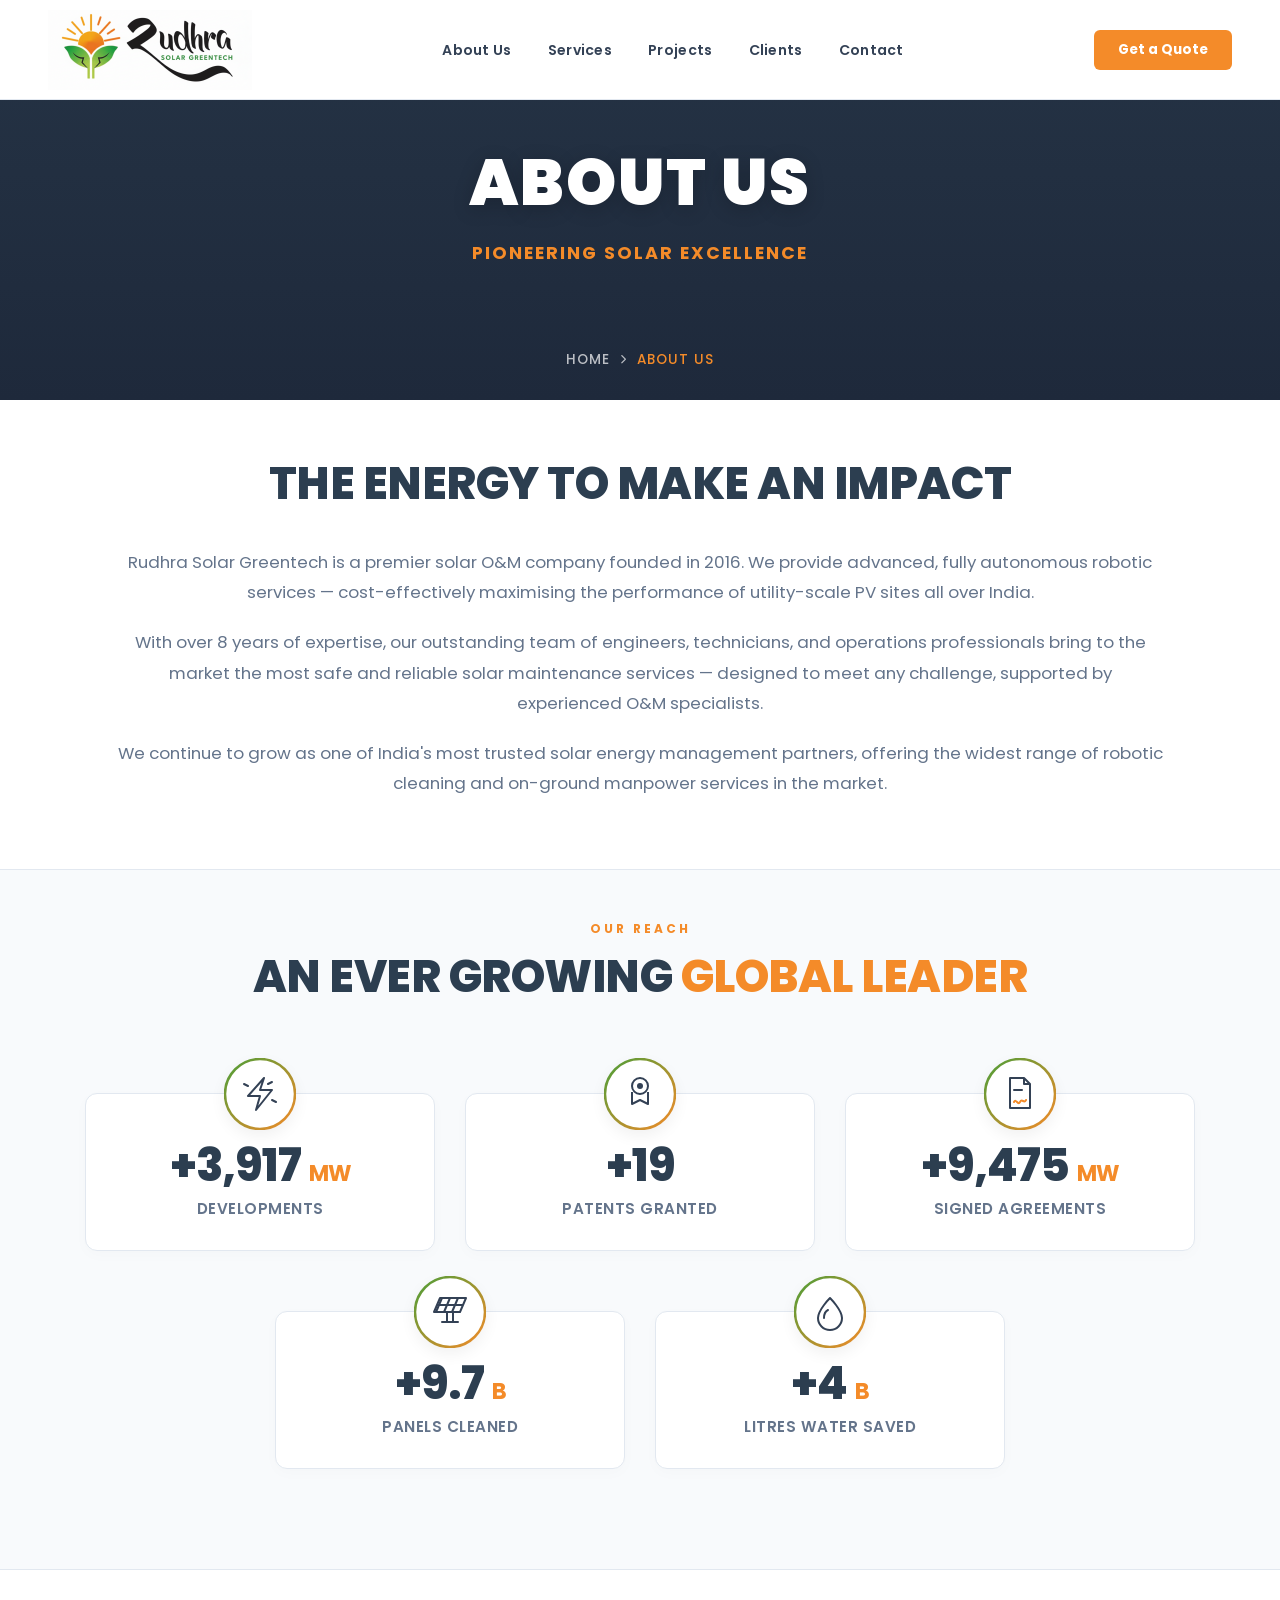
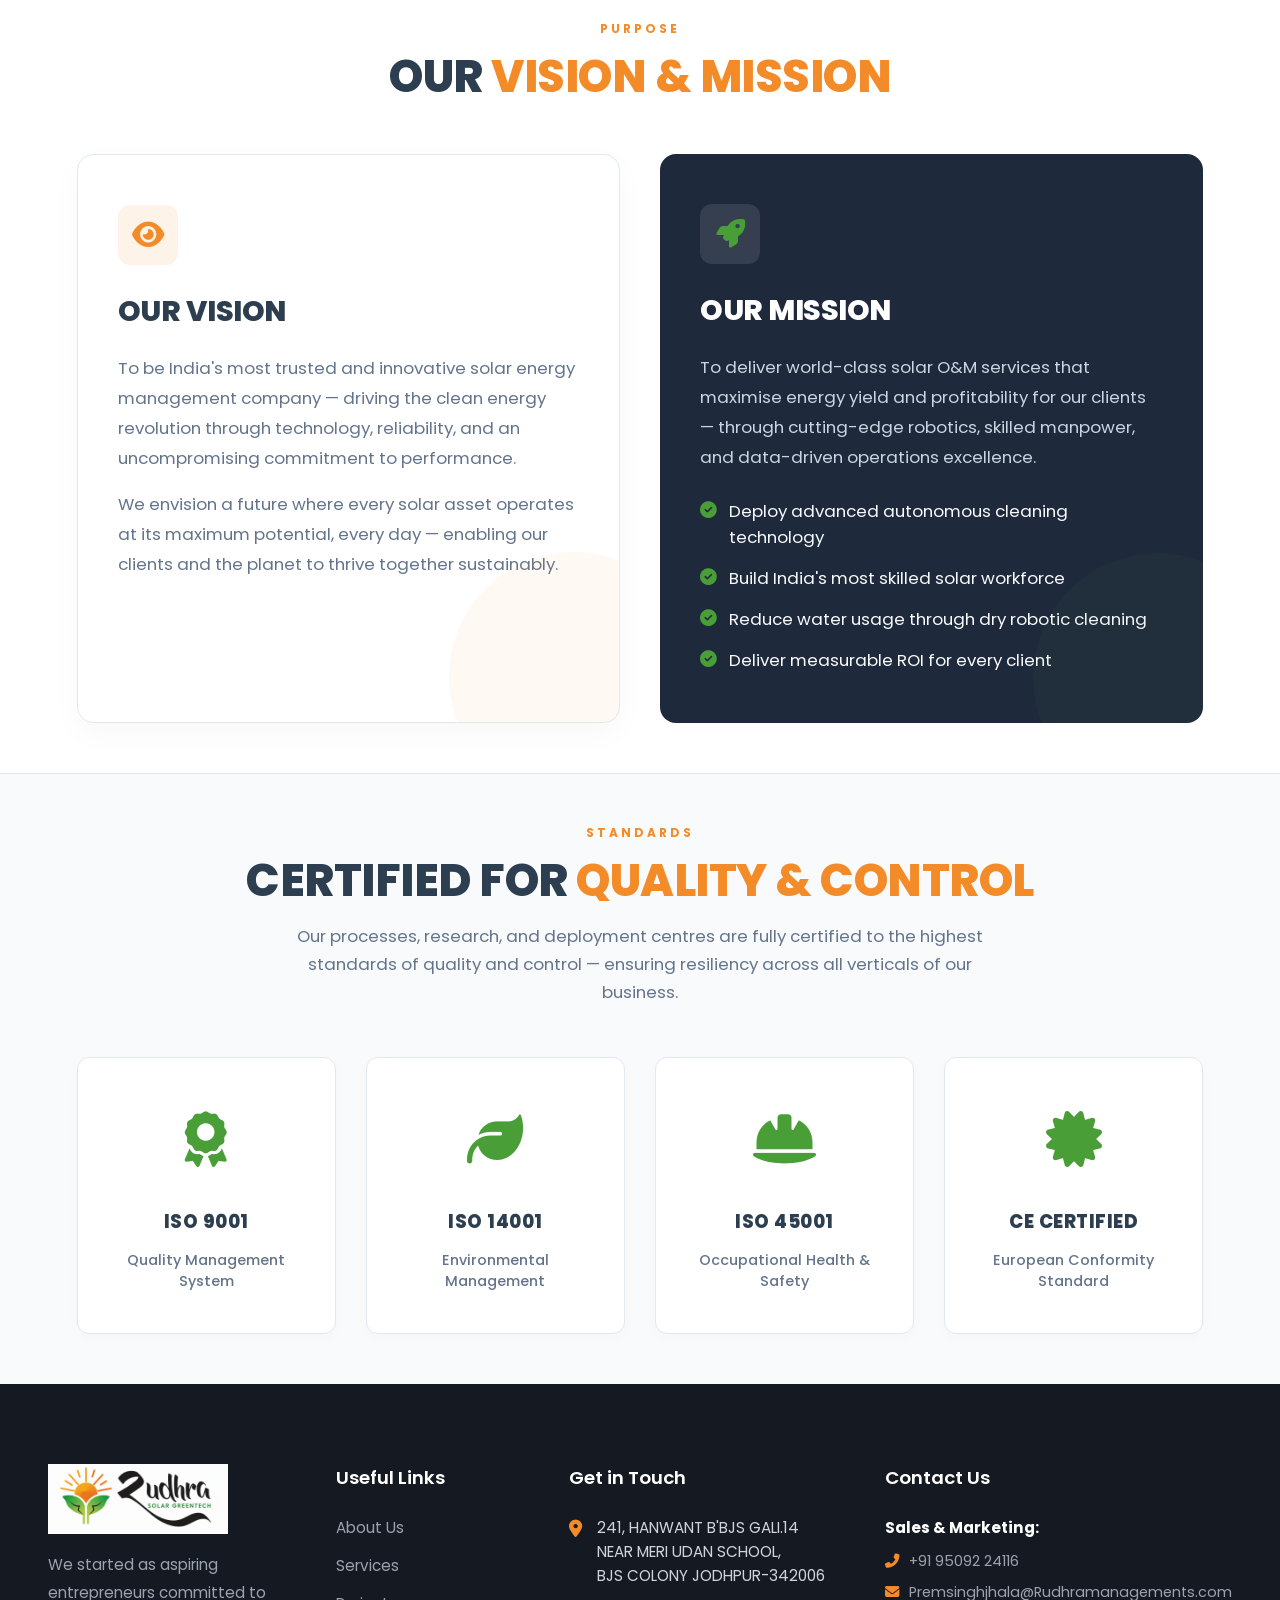
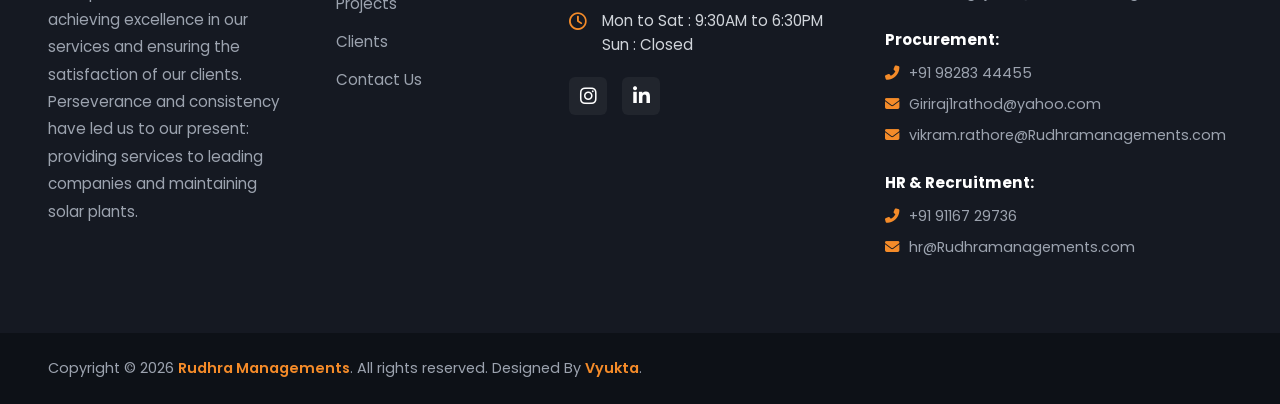
==== about-us/index.html @ 2bc8e928 "Fresh start with clean folder structure" ====
<!doctype html>
<html lang="en">
<head>
  <meta charset="UTF-8" />
  <meta name="viewport" content="width=device-width, initial-scale=1.0" />
  <title>About Us | Rudhra Solar Greentech</title>
  
  <link rel="preconnect" href="https://fonts.googleapis.com">
  <link rel="preconnect" href="https://fonts.gstatic.com" crossorigin>
  <link href="https://fonts.googleapis.com/css2?family=Poppins:wght@300;400;500;600;700;800;900&display=swap" rel="stylesheet">
  <link rel="stylesheet" href="https://cdnjs.cloudflare.com/ajax/libs/font-awesome/6.7.0/css/all.min.css" />
  <link rel="stylesheet" href="/shared.css" />
  
  <style>
    /* =========================================
       1. TOKENS & RESET (APPROVED LIGHT THEME)
    ========================================= */
    :root {
      --green:   #4a9e38;
      --orange:  #f48b29;
      --dark:    #2c3e50; /* Premium Slate */
      --darker:  #1e293b; /* Premium Navy */
      --light:   #f8fafc;
      --white:   #ffffff;
      --muted:   #64748b;
      --border:  #e2e8f0;
      --text:    #334155;
      --ease:    cubic-bezier(0.16, 1, 0.3, 1);
    }

    body {
      margin: 0;
      font-family: 'Poppins', sans-serif; 
      background-color: var(--white);
      color: var(--text);
      overflow-x: hidden;
      -webkit-font-smoothing: antialiased;
    }

    /* =========================================
       2. GLOBAL UTILITIES & REVEAL
    ========================================= */
    .reveal { opacity: 0; transform: translateY(30px); transition: opacity 0.8s ease-out, transform 0.8s var(--ease); }
    .reveal.active { opacity: 1; transform: translateY(0); }
    .d1 { transition-delay: 0.1s; }
    .d2 { transition-delay: 0.2s; }
    .d3 { transition-delay: 0.3s; }
    .d4 { transition-delay: 0.4s; }
    .d5 { transition-delay: 0.5s; }

    /* Standardized Section Headings */
    .section-head { margin-bottom: 50px; }
    .section-head .eyebrow {
      display: block; font-size: 0.75rem; font-weight: 700;
      text-transform: uppercase; letter-spacing: 3px;
      color: var(--orange); margin-bottom: 12px;
    }
    .section-head h2 {
      font-size: clamp(2rem, 3.5vw, 2.8rem); font-weight: 800;
      text-transform: uppercase; letter-spacing: -0.5px;
      color: var(--dark); margin-bottom: 16px; line-height: 1.2;
    }
    .section-head h2 span { color: var(--orange); }
    .section-head p {
      font-size: 1.05rem; color: var(--muted); line-height: 1.65;
      max-width: 700px; font-weight: 400;
    }
    .section-head.center { text-align: center; }
    .section-head.center p { margin-inline: auto; }

    /* =========================================
       3. PAGE BANNER
    ========================================= */
    .page-banner {
      position: relative; height: 400px; display: flex;
      align-items: center; justify-content: center;
      overflow: hidden; background: var(--darker);
    }
    .page-banner img {
      position: absolute; inset: 0; width: 100%; height: 100%;
      object-fit: cover; opacity: 0.4;
    }
    .page-banner-overlay {
      position: absolute; inset: 0;
      background: linear-gradient(to bottom, rgba(44,62,80,0.5), rgba(30,41,59,0.9));
    }
    .page-banner-content { position: relative; z-index: 2; text-align: center; }
    .page-banner-content h1 {
      font-size: clamp(2.5rem, 5vw, 4rem); font-weight: 900; color: #fff;
      letter-spacing: 2px; text-transform: uppercase; margin: 0; text-shadow: 0 4px 20px rgba(0,0,0,0.2);
    }
    .page-banner-content p {
      color: var(--orange); font-size: 1.1rem; font-weight: 700; 
      text-transform: uppercase; letter-spacing: 2px; margin-top: 10px;
    }
    .page-banner-breadcrumb {
      position: absolute; bottom: 30px; left: 50%; transform: translateX(-50%); z-index: 2;
      display: flex; align-items: center; gap: 10px;
      font-size: 0.85rem; color: rgba(255,255,255,0.7); font-weight: 500; text-transform: uppercase; letter-spacing: 1px;
    }
    .page-banner-breadcrumb a { color: rgba(255,255,255,0.7); text-decoration: none; transition: all 0.3s; }
    .page-banner-breadcrumb a:hover { color: #fff; }
    .page-banner-breadcrumb span { color: var(--orange); }

    /* =========================================
       4. INTRO SECTION
    ========================================= */
    .about-intro { padding: 50px 6%; max-width: 1200px; margin: 0 auto; text-align: center; }
    .about-intro h2 {
      font-size: clamp(2rem, 4vw, 2.8rem); font-weight: 800; color: var(--dark);
      letter-spacing: -0.5px; margin-bottom: 30px; text-transform: uppercase;
    }
    .about-intro p { font-size: 1.05rem; color: var(--muted); line-height: 1.8; margin-bottom: 20px; }

    /* =========================================
       5. GLOBAL LEADER STATS (HOME PAGE MATCHED + FIXED GAP)
    ========================================= */
    .global-section {
      background: var(--light); padding: 50px 6% 100px;
      border-top: 1px solid var(--border); border-bottom: 1px solid var(--border);
    }
    
    /* Fixed Spacing Grid: Perfect for 5 items, centered, no weird gaps */
    .stats-grid {
      display: flex;
      flex-wrap: wrap;
      justify-content: center;
      gap: 60px 30px; /* Fixed vertical gap */
      padding-top: 40px; /* Space to not cut off top circles */
      max-width: 1140px;
      margin: 0 auto;
    }
    
    .stat-card {
      flex: 1 1 320px;
      max-width: 350px;
      position: relative;
      background: var(--white);
      border: 1px solid var(--border);
      border-radius: 12px;
      padding: 50px 30px 30px; /* Increased top padding */
      text-align: center;
      box-shadow: 0 4px 15px rgba(0,0,0,0.02);
      transition: transform 0.3s, box-shadow 0.3s;
    }
    .stat-card:hover { 
      transform: translateY(-4px); 
      box-shadow: 0 15px 30px rgba(0,0,0,0.06); 
      border-color: rgba(74,158,56,0.3); 
    }
    
    .stat-icon-circle {
      position: absolute;
      top: -36px;
      left: 50%;
      transform: translateX(-50%);
      width: 72px; height: 72px;
      border-radius: 50%;
      background: var(--white);
      display: flex; align-items: center; justify-content: center;
      box-shadow: 0 6px 16px rgba(0,0,0,0.06);
    }
    
    .stat-num {
      display: block; font-size: clamp(2.2rem, 4vw, 2.8rem); font-weight: 800;
      color: var(--dark); line-height: 1; margin-bottom: 8px; letter-spacing: -1px;
    }
    .stat-num .sfx { font-size: 0.5em; font-weight: 700; color: var(--orange); }
    .stat-lbl { display: block; font-size: 0.95rem; font-weight: 600; color: var(--muted); text-transform: uppercase; letter-spacing: 0.5px; }

    /* =========================================
       6. VISION & MISSION
    ========================================= */
    .vision-section { padding: 50px 6%; background: var(--white); }
    .vision-grid { display: grid; grid-template-columns: 1fr 1fr; gap: 40px; max-width: 1140px; margin: 0 auto; }
    
    .vision-card {
      border-radius: 16px; padding: 50px 40px; position: relative; overflow: hidden;
      transition: all 0.4s; border: 1px solid var(--border);
    }
    .vision-card:hover { transform: translateY(-8px); box-shadow: 0 20px 40px rgba(0,0,0,0.08); }
    
    .vision-card--vision { background: var(--white); box-shadow: 0 10px 30px rgba(0,0,0,0.03); }
    .vision-card--mission { background: var(--darker); border: none; } /* Theme matched dark card */
    
    .vision-card::after {
      content: ''; position: absolute; bottom: -80px; right: -80px;
      width: 250px; height: 250px; border-radius: 50%;
      background: rgba(244,139,41,0.05); pointer-events: none;
    }
    .vision-card--mission::after { background: rgba(74,158,56,0.05); }

    .vision-card-icon {
      width: 60px; height: 60px; border-radius: 12px;
      display: flex; align-items: center; justify-content: center;
      font-size: 1.8rem; margin-bottom: 25px;
    }
    .vision-card--vision .vision-card-icon  { background: rgba(244,139,41,0.1); color: var(--orange); }
    .vision-card--mission .vision-card-icon { background: rgba(255,255,255,0.1); color: var(--green); }

    .vision-card h3 { font-size: 1.8rem; font-weight: 800; margin-bottom: 20px; text-transform: uppercase; letter-spacing: -0.5px; }
    .vision-card--vision h3  { color: var(--dark); }
    .vision-card--mission h3 { color: #fff; }

    .vision-card p { font-size: 1.05rem; line-height: 1.8; margin-bottom: 15px; }
    .vision-card--vision p  { color: var(--muted); }
    .vision-card--mission p { color: #cbd5e1; }

    .vision-card ul { list-style:none; margin-top:25px; padding:0; display:flex; flex-direction:column; gap:15px; }
    .vision-card ul li { display:flex; align-items:flex-start; gap:12px; font-size:1.05rem; color: #f8fafc; }
    .vision-card ul li i { color: var(--green); margin-top:4px; flex-shrink:0; }

    /* =========================================
       7. QUALITY & CERTIFICATIONS
    ========================================= */
    .quality-section {
      background: var(--light); padding: 50px 6%; text-align: center;
      border-top: 1px solid var(--border);
    }
    .cert-grid {
      display: flex; justify-content: center; gap: 30px; flex-wrap: wrap;
      max-width: 1140px; margin: 0 auto;
    }
    .cert-badge {
      background: var(--white); border: 1px solid var(--border); border-radius: 12px;
      padding: 40px 30px; flex: 1 1 200px; max-width: 260px;
      display: flex; flex-direction: column; align-items: center; gap: 15px;
      box-shadow: 0 4px 15px rgba(0,0,0,0.02); transition: all 0.3s;
    }
    .cert-badge:hover { border-color: rgba(74,158,56,0.3); box-shadow: 0 15px 30px rgba(0,0,0,0.06); transform: translateY(-8px); }
    
    .cert-icon {
      font-size: 3.5rem; color: var(--green); margin-bottom: 10px;
      transition: transform 0.3s;
    }
    .cert-badge:hover .cert-icon { transform: scale(1.1); color: var(--orange); }

    .cert-name { font-size: 1.15rem; font-weight: 800; color: var(--dark); text-transform: uppercase; letter-spacing: 0.5px; }
    .cert-desc { font-size: 0.9rem; color: var(--muted); text-align: center; line-height: 1.5; margin: 0; font-weight: 500;}

    /* =========================================
       8. RESPONSIVE
    ========================================= */
    @media(max-width:992px) {
      .vision-grid { grid-template-columns: 1fr; }
    }
    @media(max-width:768px) {
      .stats-grid { gap: 50px 20px; padding-top: 40px; }
      .stat-card { max-width: 100%; }
      .page-banner { height: 300px; }
      .cert-badge { padding: 30px 20px; }
    }
  </style>
</head>
<body>

  <script src="/header.js"></script>

  <section class="page-banner reveal">
    <img src="https://images.unsplash.com/photo-1508514177221-188b1cf16e9d?auto=format&fit=crop&w=1920&q=80" alt="Solar panels background">
    <div class="page-banner-overlay"></div>
    <div class="page-banner-content">
      <h1>About Us</h1>
      <p>Pioneering Solar Excellence</p>
    </div>
    <div class="page-banner-breadcrumb">
      <a href="index.html">Home</a>
      <i class="fas fa-chevron-right" style="font-size:0.6rem;"></i>
      <span>About Us</span>
    </div>
  </section>

  <section class="about-intro reveal">
    <h2>The Energy to Make an Impact</h2>
    <p>Rudhra Solar Greentech is a premier solar O&amp;M company founded in 2016. We provide advanced, fully autonomous robotic services — cost-effectively maximising the performance of utility-scale PV sites all over India.</p>
    <p>With over 8 years of expertise, our outstanding team of engineers, technicians, and operations professionals bring to the market the most safe and reliable solar maintenance services — designed to meet any challenge, supported by experienced O&amp;M specialists.</p>
    <p>We continue to grow as one of India's most trusted solar energy management partners, offering the widest range of robotic cleaning and on-ground manpower services in the market.</p>
  </section>

  <section class="global-section">
    <div class="section-head center reveal">
      <span class="eyebrow">Our Reach</span>
      <h2>An Ever Growing <span>Global Leader</span></h2>
    </div>
    
    <div class="stats-grid">
      
      <div class="stat-card reveal d1">
        <div class="stat-icon-circle">
          <svg width="72" height="72" viewBox="0 0 72 72" fill="none">
            <defs>
              <linearGradient id="ecoGrad1" x1="0%" y1="0%" x2="100%" y2="100%">
                <stop offset="0%" stop-color="#4a9e38"/><stop offset="100%" stop-color="#f48b29"/>
              </linearGradient>
            </defs>
            <circle cx="36" cy="36" r="35" stroke="url(#ecoGrad1)" stroke-width="2.5" fill="#ffffff"/>
            <path d="M40 20L24 38H36L32 52L48 32H36L40 20Z" stroke="#334155" stroke-width="2" stroke-linejoin="round"/>
            <line x1="20" y1="26" x2="24" y2="28" stroke="#334155" stroke-width="2" stroke-linecap="round"/>
            <line x1="52" y1="44" x2="48" y2="42" stroke="#334155" stroke-width="2" stroke-linecap="round"/>
            <line x1="48" y1="24" x2="44" y2="26" stroke="#334155" stroke-width="2" stroke-linecap="round"/>
          </svg>
        </div>
        <span class="stat-num">+<span class="counter" data-target="4000">0</span> <span class="sfx">MW</span></span>
        <span class="stat-lbl">Developments</span>
      </div>

      <div class="stat-card reveal d2">
        <div class="stat-icon-circle">
          <svg width="72" height="72" viewBox="0 0 72 72" fill="none">
            <circle cx="36" cy="36" r="35" stroke="url(#ecoGrad1)" stroke-width="2.5" fill="#ffffff"/>
            <path d="M28 34V46L36 42L44 46V34" stroke="#334155" stroke-width="2" stroke-linejoin="round"/>
            <circle cx="36" cy="28" r="8" stroke="#334155" stroke-width="2" fill="#fff"/>
            <circle cx="36" cy="28" r="3" fill="#334155"/>
          </svg>
        </div>
        <span class="stat-num">+<span class="counter" data-target="20">0</span></span>
        <span class="stat-lbl">Patents Granted</span>
      </div>

      <div class="stat-card reveal d3">
        <div class="stat-icon-circle">
          <svg width="72" height="72" viewBox="0 0 72 72" fill="none">
            <circle cx="36" cy="36" r="35" stroke="url(#ecoGrad1)" stroke-width="2.5" fill="#ffffff"/>
            <path d="M26 20H40L46 26V50H26V20Z" stroke="#334155" stroke-width="2" stroke-linejoin="round"/>
            <path d="M40 20V26H46" stroke="#334155" stroke-width="2" stroke-linejoin="round"/>
            <line x1="30" y1="32" x2="38" y2="32" stroke="#334155" stroke-width="2" stroke-linecap="round"/>
            <path d="M30 44C32 40 34 48 36 44C38 40 40 46 42 42" stroke="#f48b29" stroke-width="2" stroke-linecap="round"/>
          </svg>
        </div>
        <span class="stat-num">+<span class="counter" data-target="10000">0</span> <span class="sfx">MW</span></span>
        <span class="stat-lbl">Signed Agreements</span>
      </div>

      <div class="stat-card reveal d4">
        <div class="stat-icon-circle">
          <svg width="72" height="72" viewBox="0 0 72 72" fill="none">
            <circle cx="36" cy="36" r="35" stroke="url(#ecoGrad1)" stroke-width="2.5" fill="#ffffff"/>
            <path d="M20 36L26 22H52L46 36H20Z" stroke="#334155" stroke-width="2" stroke-linejoin="round"/>
            <line x1="28" y1="22" x2="22" y2="36" stroke="#334155" stroke-width="2"/>
            <line x1="36" y1="22" x2="30" y2="36" stroke="#334155" stroke-width="2"/>
            <line x1="44" y1="22" x2="38" y2="36" stroke="#334155" stroke-width="2"/>
            <line x1="23" y1="29" x2="49" y2="29" stroke="#334155" stroke-width="2"/>
            <path d="M33 36V46" stroke="#334155" stroke-width="2"/>
            <path d="M39 36V46" stroke="#334155" stroke-width="2"/>
            <path d="M28 46H44" stroke="#334155" stroke-width="2" stroke-linecap="round"/>
          </svg>
        </div>
        <span class="stat-num">+<span class="counter" data-target="10.5" data-float="true">0</span> <span class="sfx">B</span></span>
        <span class="stat-lbl">Panels Cleaned</span>
      </div>

      <div class="stat-card reveal d5">
        <div class="stat-icon-circle">
          <svg width="72" height="72" viewBox="0 0 72 72" fill="none">
            <circle cx="36" cy="36" r="35" stroke="url(#ecoGrad1)" stroke-width="2.5" fill="#ffffff"/>
            <path d="M36 22C36 22 24 34 24 42C24 48.6274 29.3726 54 36 54C42.6274 54 48 48.6274 48 42C48 34 36 22 36 22Z" stroke="#334155" stroke-width="2" stroke-linejoin="round"/>
            <path d="M30 42C30 38 32 35 34 34" stroke="#334155" stroke-width="2" stroke-linecap="round"/>
          </svg>
        </div>
        <span class="stat-num">+<span class="counter" data-target="5">0</span> <span class="sfx">B</span></span>
        <span class="stat-lbl">Litres Water Saved</span>
      </div>

    </div>
  </section>

  <section class="vision-section">
    <div class="section-head center reveal">
      <span class="eyebrow">Purpose</span>
      <h2>Our <span>Vision &amp; Mission</span></h2>
    </div>
    
    <div class="vision-grid">
      <div class="vision-card vision-card--vision reveal d1">
        <div class="vision-card-icon"><i class="fas fa-eye"></i></div>
        <h3>Our Vision</h3>
        <p>To be India's most trusted and innovative solar energy management company — driving the clean energy revolution through technology, reliability, and an uncompromising commitment to performance.</p>
        <p>We envision a future where every solar asset operates at its maximum potential, every day — enabling our clients and the planet to thrive together sustainably.</p>
      </div>

      <div class="vision-card vision-card--mission reveal d2">
        <div class="vision-card-icon"><i class="fas fa-rocket"></i></div>
        <h3>Our Mission</h3>
        <p>To deliver world-class solar O&amp;M services that maximise energy yield and profitability for our clients — through cutting-edge robotics, skilled manpower, and data-driven operations excellence.</p>
        <ul>
          <li><i class="fas fa-check-circle"></i> Deploy advanced autonomous cleaning technology</li>
          <li><i class="fas fa-check-circle"></i> Build India's most skilled solar workforce</li>
          <li><i class="fas fa-check-circle"></i> Reduce water usage through dry robotic cleaning</li>
          <li><i class="fas fa-check-circle"></i> Deliver measurable ROI for every client</li>
        </ul>
      </div>
    </div>
  </section>

  <section class="quality-section">
    <div class="section-head center reveal">
      <span class="eyebrow">Standards</span>
      <h2>Certified for <span>Quality &amp; Control</span></h2>
      <p>Our processes, research, and deployment centres are fully certified to the highest standards of quality and control — ensuring resiliency across all verticals of our business.</p>
    </div>
    
    <div class="cert-grid">
      <div class="cert-badge reveal d1">
        <div class="cert-icon"><i class="fas fa-award"></i></div>
        <div class="cert-name">ISO 9001</div>
        <p class="cert-desc">Quality Management System</p>
      </div>
      
      <div class="cert-badge reveal d2">
        <div class="cert-icon"><i class="fas fa-leaf"></i></div>
        <div class="cert-name">ISO 14001</div>
        <p class="cert-desc">Environmental Management</p>
      </div>
      
      <div class="cert-badge reveal d3">
        <div class="cert-icon"><i class="fas fa-hard-hat"></i></div>
        <div class="cert-name">ISO 45001</div>
        <p class="cert-desc">Occupational Health &amp; Safety</p>
      </div>
      
      <div class="cert-badge reveal d4">
        <div class="cert-icon"><i class="fas fa-certificate"></i></div>
        <div class="cert-name">CE Certified</div>
        <p class="cert-desc">European Conformity Standard</p>
      </div>
    </div>
  </section>

  <script src="/footer.js"></script>

  <script>
    document.addEventListener("DOMContentLoaded", () => {
      // 1. Unified Scroll Reveal Logic
      const ro = new IntersectionObserver((entries, obs) => {
        entries.forEach(e => {
          if (!e.isIntersecting) return;
          e.target.classList.add('active');
          obs.unobserve(e.target);
        });
      }, { threshold: 0.12 });
      document.querySelectorAll('.reveal').forEach(el => ro.observe(el));

      // 2. Number Counter Logic (Fixed for Float Support)
      function easeOutQuart(t) { return 1 - Math.pow(1 - t, 4); }
      
      function animateCounter(el, target, duration, isFloat) {
        const start = performance.now();
        function update(now) {
          const progress = Math.min((now - start) / duration, 1);
          const currentVal = easeOutQuart(progress) * target;
          
          if (isFloat) {
            el.textContent = currentVal.toFixed(currentVal % 1 === 0 ? 0 : 1);
          } else {
            el.textContent = Math.floor(currentVal).toLocaleString();
          }
          
          if (progress < 1) requestAnimationFrame(update);
          else el.textContent = isFloat ? target : target.toLocaleString();
        }
        requestAnimationFrame(update);
      }

      const statsSection = document.querySelector('.global-section');
      const counters = document.querySelectorAll('.counter');
      
      if (statsSection && counters.length > 0) {
        const statsObserver = new IntersectionObserver((entries) => {
          entries.forEach(entry => {
            if (entry.isIntersecting) {
              counters.forEach((counter, index) => {
                const target = parseFloat(counter.dataset.target);
                const isFloat = counter.dataset.float === 'true';
                setTimeout(() => {
                    animateCounter(counter, target, 2000, isFloat);
                }, (index + 1) * 100);
              });
              statsObserver.unobserve(statsSection);
            }
          });
        }, { threshold: 0.2 }); 
        statsObserver.observe(statsSection);
      }
    });
  </script>
</body>
</html>
---- shared.css ----
/* ============================================================
   Rudhra — Shared Styles (shared.css)
   Used by every page. Contains: base, header, footer only.
   Page-specific styles go in each HTML file's <style> block.
   ============================================================ */

* { margin: 0; padding: 0; box-sizing: border-box; }

:root {
  --orange: #f97316;
  --text:   #1a1a1a;
  --muted:  #555555;
  --border: #e0e0e0;
  --white:  #ffffff;
}

html { scroll-behavior: smooth; }

body {
  font-family: -apple-system, BlinkMacSystemFont, 'Segoe UI', Helvetica, Arial, sans-serif;
  background: #fff;
  color: var(--text);
  overflow-x: hidden;
}

/* ===== HEADER ===== */
header {
  position: fixed;
  top: 0;
  width: 100%;
  z-index: 999;
  background: #fff;
  border-bottom: 1px solid var(--border);
  height: 100px;
  display: flex;
  align-items: center;
}

.header-container {
  width: 100%;
  max-width: 1320px;
  margin: 0 auto;
  padding: 0 48px;
  display: flex;
  align-items: center;
  justify-content: space-between;
  gap: 32px;
}

/* Logo */
.logo {
  display: flex;
  align-items: center;
  text-decoration: none;
  flex-shrink: 0;
}

.logo img { height: 100px; width: auto; padding:10px 0;}

.logo-wordmark {
  font-size: 1.55rem;
  font-weight: 800;
  color: var(--text);
  letter-spacing: 5px;
  text-transform: uppercase;
}

.logo-wordmark span { color: var(--orange); }

/* Nav */
nav ul { list-style: none; display: flex; gap: 36px; }

nav a {
  font-size: 0.88rem;
  font-weight: 600;
  color: var(--text);
  text-decoration: none;
  letter-spacing: 0.3px;
  transition: color 0.2s;
  position: relative;
}

nav a:hover { color: var(--orange); }

/* Active underline */
nav a.active {
  color: var(--orange);
}

nav a.active::after {
  content: '';
  position: absolute;
  bottom: -4px;
  left: 0;
  right: 0;
  height: 2px;
  background: var(--orange);
  border-radius: 99px;
}

/* Header right */
.header-right {
  display: flex;
  align-items: center;
  gap: 24px;
  flex-shrink: 0;
}

.header-phone {
  font-size: 0.85rem;
  font-weight: 600;
  color: var(--text);
  text-decoration: none;
  transition: color 0.2s;
}

.header-phone:hover { color: var(--orange); }

.btn-contact {
  background: var(--orange);
  color: #fff;
  padding: 10px 24px;
  border-radius: 6px;
  font-size: 0.85rem;
  font-weight: 700;
  text-decoration: none;
  transition: background 0.2s, transform 0.15s;
  white-space: nowrap;
}

.btn-contact:hover { background: #ea580c; transform: translateY(-1px); }

/* Hamburger */
.hamburger {
  display: none;
  flex-direction: column;
  cursor: pointer;
  gap: 5px;
  padding: 4px;
}

.hamburger span {
  width: 24px;
  height: 2px;
  background: var(--text);
  border-radius: 2px;
  transition: all 0.3s;
  display: block;
}

.hamburger.active span:nth-child(1) { transform: rotate(45deg) translate(5px, 5px); }
.hamburger.active span:nth-child(2) { opacity: 0; }
.hamburger.active span:nth-child(3) { transform: rotate(-45deg) translate(5px, -5px); }

/* ===== FOOTER (PREMIUM DARK) ===== */
.dark-footer {
  background: #151922; /* Deep premium slate */
  color: #d1d5db;
  border-top: none;
}

.dark-footer .footer-inner {
  max-width: 1480;
  margin: 0 auto;
  padding: 80px 48px 50px;
  display: grid;
  grid-template-columns: 0.9fr 0.7fr 1fr 1fr;
  gap: 40px;
}

.dark-footer .wordmark {
  font-size: 1.8rem;
  font-weight: 800;
  letter-spacing: 3px;
  text-transform: uppercase;
  color: #ffffff;
  margin-bottom: 20px;
  display: block;
}

.dark-footer .wordmark span { color: var(--brand-orange, var(--orange)); }

.brand-desc {
  font-size: 0.95rem;
  line-height: 1.8;
  color: #9ca3af;
  max-width: 100%;
}

.dark-footer h5 {
  font-size: 1.15rem;
  font-weight: 600;
  color: #ffffff;
  margin-bottom: 25px;
  position: relative;
  display: flex;
  justify-content: space-between;
  align-items: center;
}

.toggle-icon { display: none; font-size: 0.8rem; transition: transform 0.3s cubic-bezier(0.4, 0, 0.2, 1); }

.dark-footer a {
  color: #9ca3af;
  text-decoration: none;
  transition: color 0.3s;
  font-size: 0.95rem;
}
.dark-footer a:hover { color: var(--brand-orange, var(--orange)); }

/* Useful Links Grid */
.useful-links-grid {
  display: grid;
  grid-template-columns: 1fr;
  gap: 15px 10px;
}

/* Info List */
.contact-info-list .info-item {
  display: flex;
  gap: 15px;
  margin-bottom: 20px;
  align-items: flex-start;
}
.info-item i { color: var(--brand-orange, var(--orange)); margin-top: 4px; font-size: 1.1rem; }
.info-item p { margin: 0; font-size: 0.95rem; line-height: 1.6; }

.dark-footer .socials { display: flex; gap: 15px; margin-top: 15px; }
.dark-footer .socials a {
  font-size: 1.2rem;
  color: #ffffff;
  background: rgba(255,255,255,0.05);
  width: 38px;
  height: 38px;
  display: flex;
  align-items: center;
  justify-content: center;
  border-radius: 6px;
  transition: all 0.3s;
}
.dark-footer .socials a:hover { 
  background: var(--brand-orange, var(--orange)); 
  color: #ffffff; 
  transform: translateY(-3px); 
}

/* Department Contact List */
.dept-block { margin-bottom: 25px; }
.dept-block h6 { color: #ffffff; font-size: 0.95rem; font-weight: 700; margin-bottom: 12px; }
.dept-block a { display: flex; align-items: center; gap: 10px; margin-bottom: 10px; font-size: 0.9rem; }
.dept-block a i { color: var(--brand-orange, var(--orange)); font-size: 0.9rem; }

/* Bottom Bar */
.dark-footer .footer-bottom-bar {
  background: #0d1117; /* Slightly darker than footer for contrast */
  padding: 25px 48px;
  display: flex;
  justify-content: space-between;
  align-items: center;
  position: relative;
}
.dark-footer .footer-bottom-bar p { font-size: 0.9rem; color: #9ca3af; margin: 0; }
.text-orange { color: var(--brand-orange, var(--orange)); font-weight: 600; }

.back-to-top {
  width: 45px;
  height: 45px;
  background: #ffffff;
  color: #151922;
  border: none;
  border-radius: 50%;
  font-size: 1.2rem;
  cursor: pointer;
  display: flex;
  align-items: center;
  justify-content: center;
  transition: all 0.3s;
  opacity: 0;
  visibility: hidden;
  position: fixed;
  right: 48px;
  top: auto;
  bottom: 22px;
  box-shadow: 0 10px 25px rgba(0,0,0,0.3);
}
.back-to-top.visible { opacity: 1; visibility: visible; }
.back-to-top:hover { background: var(--brand-orange, var(--orange)); color: #ffffff; transform: translateY(-5px); }

/* Accordion Baseline Handling */
.accordion-content { transition: max-height 0.35s ease-out; overflow: hidden; }

@media (min-width: 901px) {
  .accordion-content { max-height: none !important; }
}

/* ===== RESPONSIVE FOOTER & HEADER ===== */
@media (max-width: 1100px) {
  .dark-footer .footer-inner { grid-template-columns: 1fr 1fr; gap: 50px; }
}

@media (max-width: 900px) {
  /* Footer Mobile */
  .dark-footer .footer-inner { grid-template-columns: 1fr; padding: 50px 24px 20px; gap: 15px; }
  
  .dark-footer h5 { 
    margin-bottom: 0; 
    cursor: pointer; 
    padding: 18px 0; 
    border-bottom: 1px solid rgba(255,255,255,0.05); 
  }
  .toggle-icon { display: block; }
  .dark-footer h5.active .toggle-icon { transform: rotate(180deg); color: var(--brand-orange, var(--orange)); }
  
  .accordion-content { max-height: 0; }
  .accordion-content > *:first-child { margin-top: 20px; }
  .accordion-content > *:last-child { margin-bottom: 20px; }
  
  .useful-links-grid { padding-bottom: 10px; }
  
  .dark-footer .footer-bottom-bar { flex-direction: column; text-align: center; padding: 30px 24px; gap: 20px; }
  .back-to-top { position: static; margin-top: 10px; opacity: 1; visibility: visible; box-shadow: none; border: 1px solid rgba(255,255,255,0.1); background: transparent; color: #fff; }

  /* Header Mobile */
  .header-right { display: none; }

  nav {
    position: fixed;
    top: 72px;
    left: 0;
    right: 0;
    background: #fff;
    border-bottom: 1px solid var(--border);
    max-height: 0;
    overflow: hidden;
    transition: max-height 0.3s ease;
    z-index: 998;
  }

  nav.active { max-height: 400px; }

  nav ul { flex-direction: column; gap: 0; padding: 6px 0; }

  nav a {
    display: block;
    padding: 15px 24px;
    border-bottom: 1px solid var(--border);
    font-size: 0.9rem;
  }

  .hamburger { display: flex; }
  .header-container { padding: 0 15px; }
}

@media (max-width: 640px) {
  /* Smaller Screens Header Adjustments */
  header { height: 72px; }
  .logo img { height: 72px; width: 150px; object-fit: contain; }
}
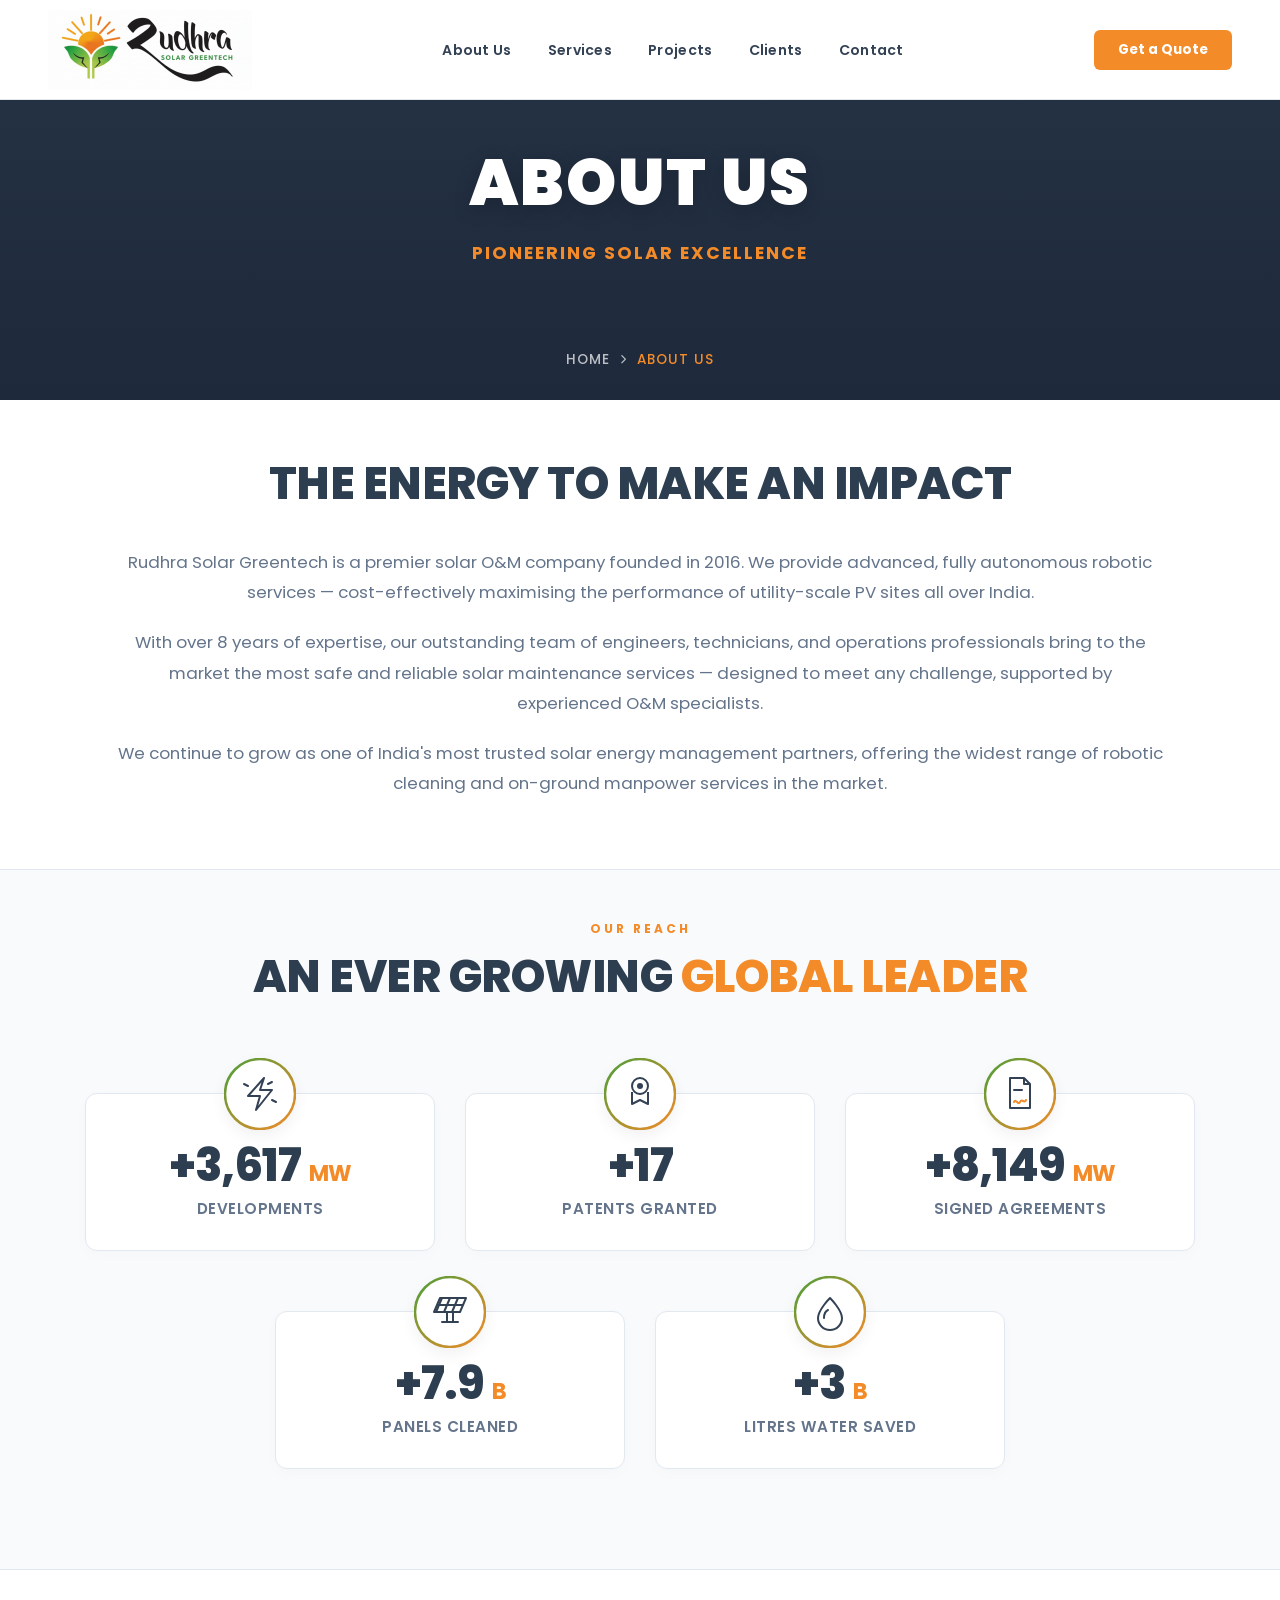
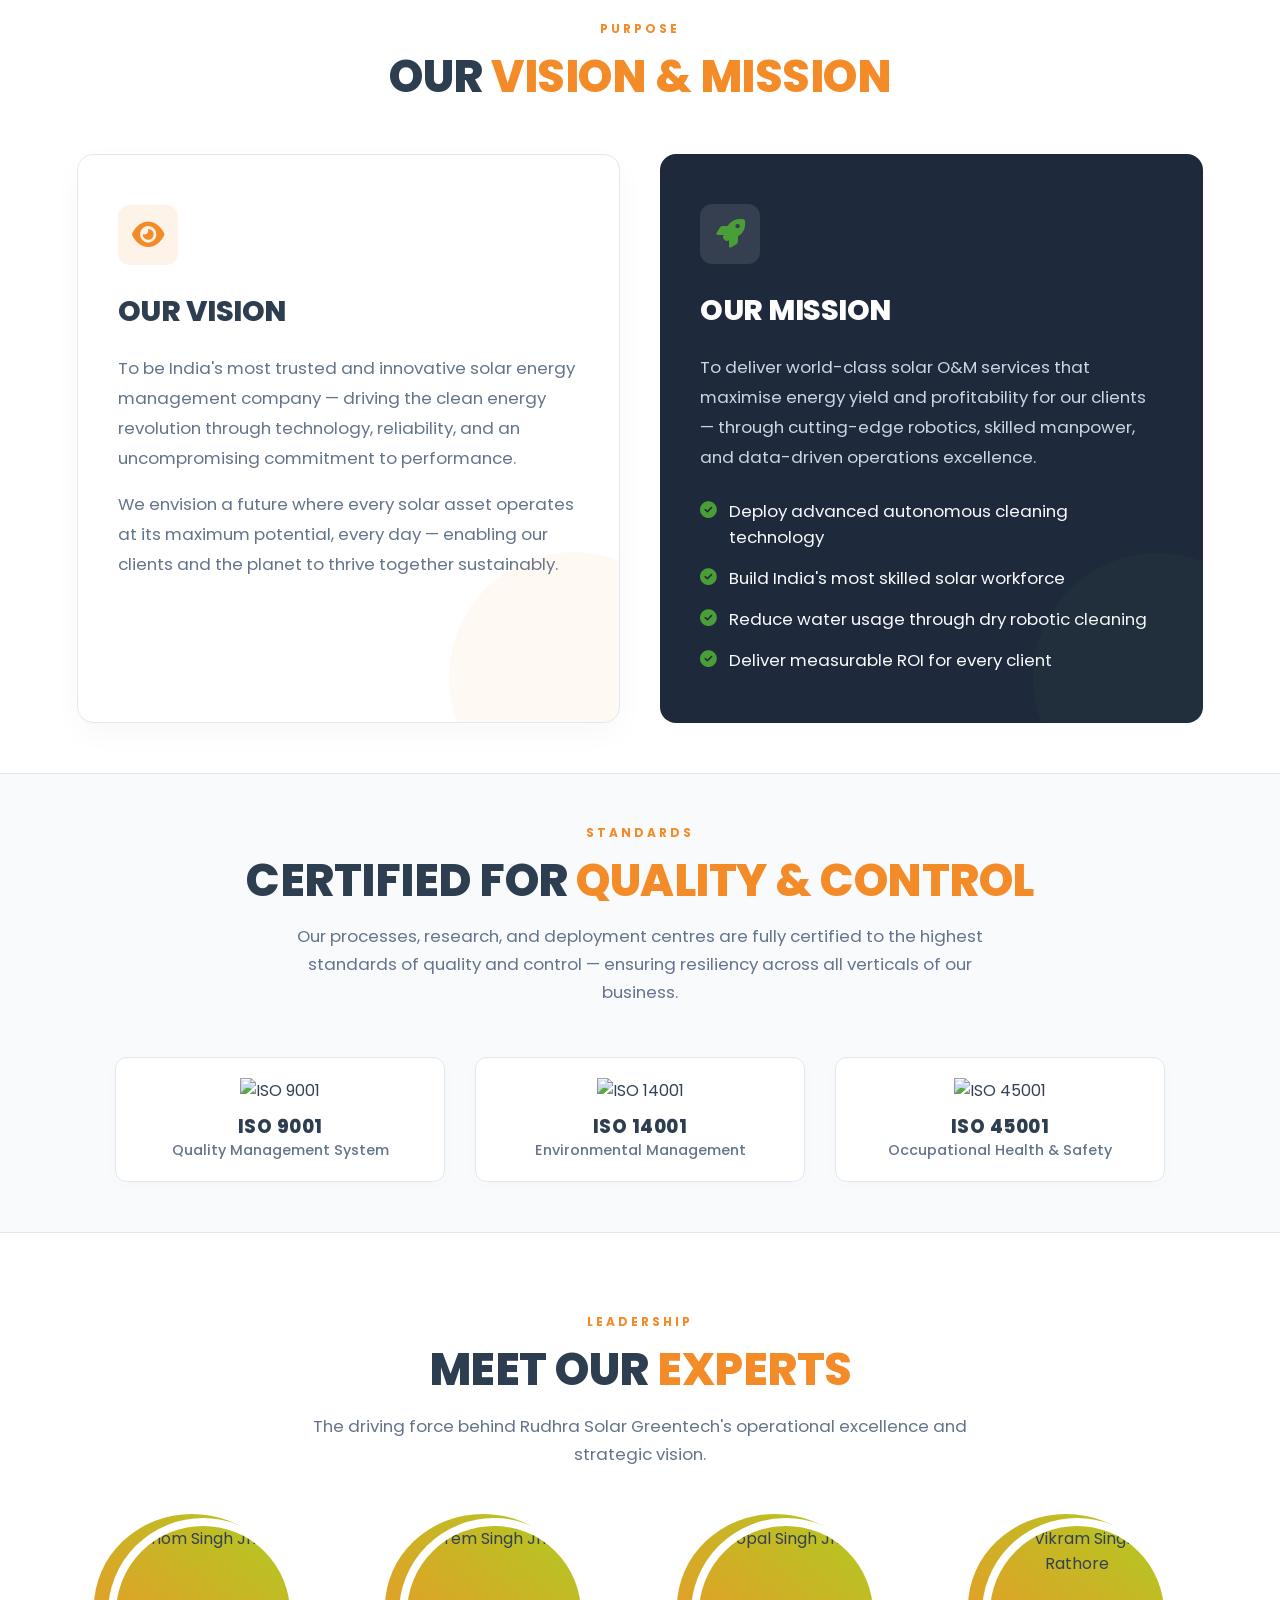
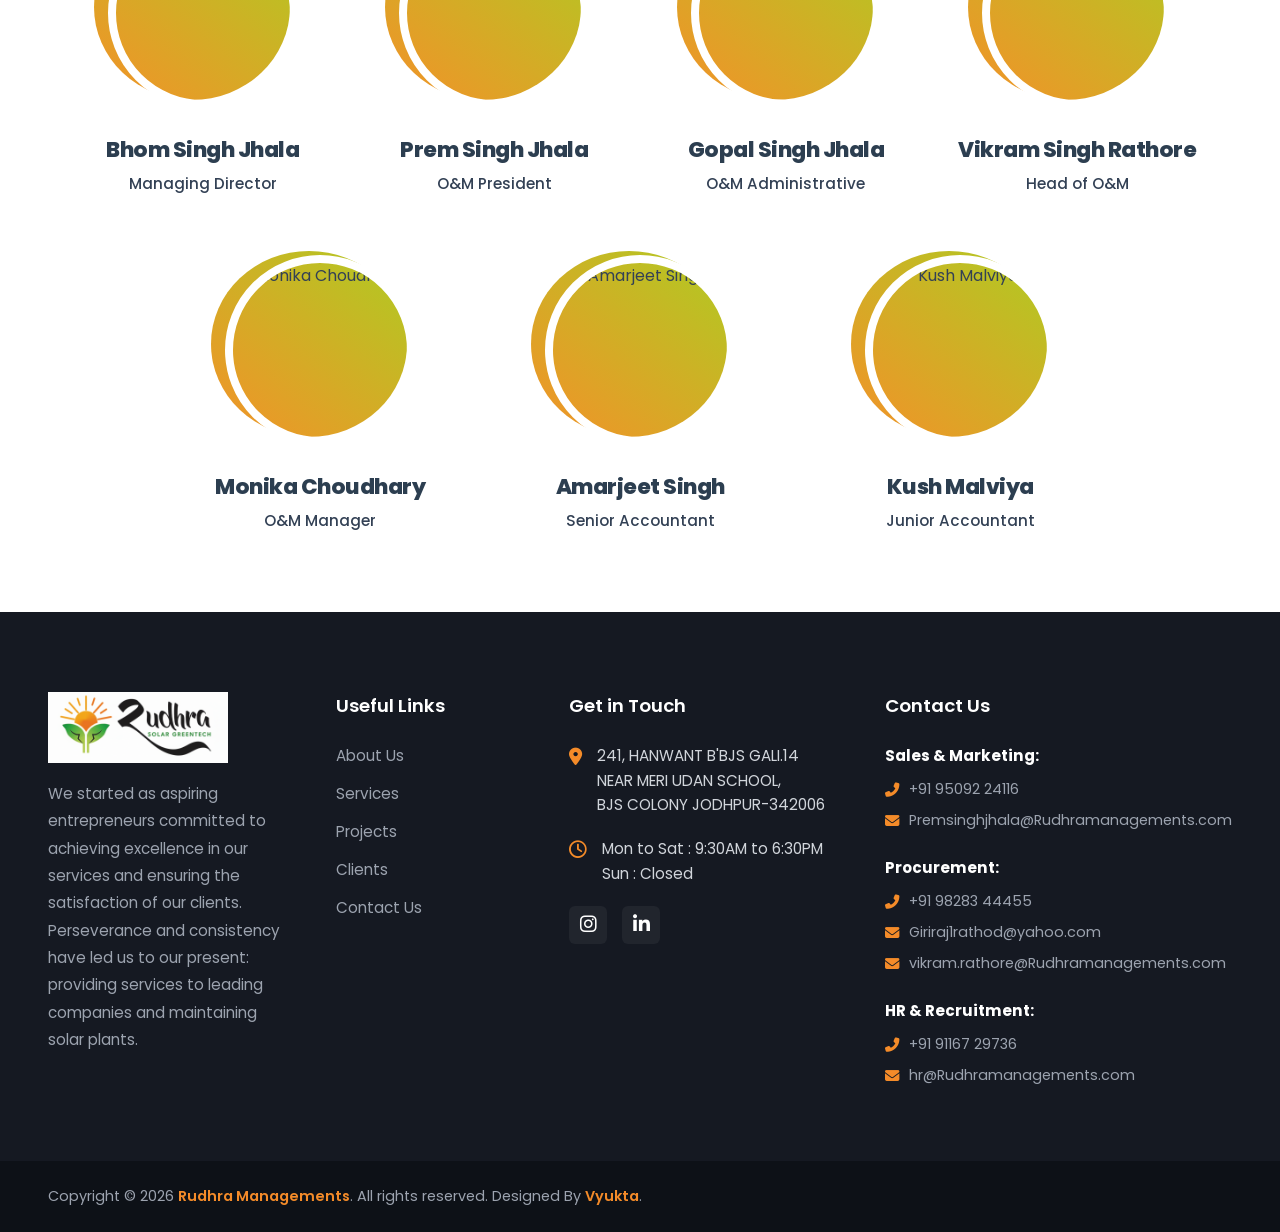
==== commit 065f4498: "metatitle and description" ====
--- a/about-us/index.html
+++ b/about-us/index.html
@@ -4,6 +4,14 @@
   <meta charset="UTF-8" />
   <meta name="viewport" content="width=device-width, initial-scale=1.0" />
   <title>About Us | Rudhra Solar Greentech</title>
+  <meta name="description" content="Learn more about Rudhra Solar Greentech. We are dedicated to providing sustainable solar O&M solutions and expert maintenance for a greener future." />
+  <meta name="keywords" content="About Rudhra Solar, Solar Energy Experts, Sustainable Energy India, Solar Maintenance Team" />
+
+  <link rel="apple-touch-icon" sizes="180x180" href="/favicon_io/apple-touch-icon.png">
+  <link rel="icon" type="image/png" sizes="32x32" href="/favicon_io/favicon-32x32.png">
+  <link rel="icon" type="image/png" sizes="16x16" href="/favicon_io/favicon-16x16.png">
+  <link rel="manifest" href="/favicon_io/site.webmanifest">
+  <link rel="shortcut icon" href="/favicon_io/favicon.ico">
   
   <link rel="preconnect" href="https://fonts.googleapis.com">
   <link rel="preconnect" href="https://fonts.gstatic.com" crossorigin>
@@ -28,6 +36,11 @@
       --ease:    cubic-bezier(0.16, 1, 0.3, 1);
     }
 
+    /* GLOBAL BOX SIZING RESET (FIXES IMAGE CUTOFF ISSUES) */
+    *, *::before, *::after {
+      box-sizing: border-box;
+    }
+
     body {
       margin: 0;
       font-family: 'Poppins', sans-serif; 
@@ -113,20 +126,19 @@
     .about-intro p { font-size: 1.05rem; color: var(--muted); line-height: 1.8; margin-bottom: 20px; }
 
     /* =========================================
-       5. GLOBAL LEADER STATS (HOME PAGE MATCHED + FIXED GAP)
+       5. GLOBAL LEADER STATS
     ========================================= */
     .global-section {
       background: var(--light); padding: 50px 6% 100px;
       border-top: 1px solid var(--border); border-bottom: 1px solid var(--border);
     }
     
-    /* Fixed Spacing Grid: Perfect for 5 items, centered, no weird gaps */
     .stats-grid {
       display: flex;
       flex-wrap: wrap;
       justify-content: center;
-      gap: 60px 30px; /* Fixed vertical gap */
-      padding-top: 40px; /* Space to not cut off top circles */
+      gap: 60px 30px;
+      padding-top: 40px; 
       max-width: 1140px;
       margin: 0 auto;
     }
@@ -138,7 +150,7 @@
       background: var(--white);
       border: 1px solid var(--border);
       border-radius: 12px;
-      padding: 50px 30px 30px; /* Increased top padding */
+      padding: 50px 30px 30px;
       text-align: center;
       box-shadow: 0 4px 15px rgba(0,0,0,0.02);
       transition: transform 0.3s, box-shadow 0.3s;
@@ -181,7 +193,7 @@
     .vision-card:hover { transform: translateY(-8px); box-shadow: 0 20px 40px rgba(0,0,0,0.08); }
     
     .vision-card--vision { background: var(--white); box-shadow: 0 10px 30px rgba(0,0,0,0.03); }
-    .vision-card--mission { background: var(--darker); border: none; } /* Theme matched dark card */
+    .vision-card--mission { background: var(--darker); border: none; }
     
     .vision-card::after {
       content: ''; position: absolute; bottom: -80px; right: -80px;
@@ -215,7 +227,7 @@
     ========================================= */
     .quality-section {
       background: var(--light); padding: 50px 6%; text-align: center;
-      border-top: 1px solid var(--border);
+      border-top: 1px solid var(--border); border-bottom: 1px solid var(--border);
     }
     .cert-grid {
       display: flex; justify-content: center; gap: 30px; flex-wrap: wrap;
@@ -223,15 +235,18 @@
     }
     .cert-badge {
       background: var(--white); border: 1px solid var(--border); border-radius: 12px;
-      padding: 40px 30px; flex: 1 1 200px; max-width: 260px;
-      display: flex; flex-direction: column; align-items: center; gap: 15px;
+      padding: 20px 00px; flex: 1 1 200px; max-width: 330px;
+      display: flex; flex-direction: column; align-items: center;
       box-shadow: 0 4px 15px rgba(0,0,0,0.02); transition: all 0.3s;
     }
     .cert-badge:hover { border-color: rgba(74,158,56,0.3); box-shadow: 0 15px 30px rgba(0,0,0,0.06); transform: translateY(-8px); }
     
     .cert-icon {
-      font-size: 3.5rem; color: var(--green); margin-bottom: 10px;
+      max-width: 80%; margin-bottom: 10px;
       transition: transform 0.3s;
+    }
+    .cert-icon img{
+      width: 100%;height: auto;
     }
     .cert-badge:hover .cert-icon { transform: scale(1.1); color: var(--orange); }
 
@@ -239,7 +254,75 @@
     .cert-desc { font-size: 0.9rem; color: var(--muted); text-align: center; line-height: 1.5; margin: 0; font-weight: 500;}
 
     /* =========================================
-       8. RESPONSIVE
+       8. TEAM LEADERSHIP SECTION (FIXED)
+    ========================================= */
+    .team-section {
+      padding: 80px 6%;
+      background: var(--white);
+    }
+    .team-grid {
+      display: flex;
+      flex-wrap: wrap;
+      justify-content: center;
+      gap: 60px 40px;
+      max-width: 1200px;
+      margin: 0 auto;
+    }
+    .team-card {
+      flex: 1 1 250px;
+      max-width: 280px;
+      text-align: center;
+    }
+    
+    .team-img-wrapper {
+      position: relative;
+      width: 190px; height: 190px;
+      margin: 0 auto 25px;
+      z-index: 1;
+      display: flex; /* Helps ensure perfect bounding box */
+      align-items: center;
+      justify-content: center;
+      border-radius: 50%;
+    }
+    
+    /* The Crescent Gradient Arc Effect */
+    .team-img-wrapper::before {
+      content: '';
+      position: absolute;
+      top: -4px; left: -14px; bottom: 8px; right: 8px;
+      border-radius: 50%;
+      background-image: linear-gradient(39deg, #f39129, #afcb22);
+      z-index: -1;
+      transition: transform 0.5s var(--ease);
+    }
+    
+    .team-card:hover .team-img-wrapper::before {
+      transform: scale(1.08) rotate(15deg);
+    }
+    
+    .team-img {
+      display: block; /* Removes descender gaps */
+      width: 100%; height: 100%;
+      border-radius: 50%;
+      object-fit: cover;
+      /* Thick border matching section background forms the inner cutoff for the crescent */
+      border: 8px solid var(--white); 
+      position: relative;
+      z-index: 2;
+      object-position: top;
+    }
+    
+    .team-name {
+      font-size: 1.35rem; font-weight: 800; color: var(--dark);
+      text-transform: capitalize; margin-bottom: 6px; letter-spacing: -0.5px;
+    }
+    .team-role {
+      font-size: 0.95rem; color: var(--text); font-weight: 500;
+      margin: 0;
+    }
+
+    /* =========================================
+       9. RESPONSIVE
     ========================================= */
     @media(max-width:992px) {
       .vision-grid { grid-template-columns: 1fr; }
@@ -249,6 +332,7 @@
       .stat-card { max-width: 100%; }
       .page-banner { height: 300px; }
       .cert-badge { padding: 30px 20px; }
+      .team-grid { gap: 50px 20px; }
     }
   </style>
 </head>
@@ -401,28 +485,96 @@
     
     <div class="cert-grid">
       <div class="cert-badge reveal d1">
-        <div class="cert-icon"><i class="fas fa-award"></i></div>
+        <div class="cert-icon">
+          <img src="/images/certifications/90011.png" alt="ISO 9001" class="">
+        </div>
         <div class="cert-name">ISO 9001</div>
         <p class="cert-desc">Quality Management System</p>
       </div>
       
       <div class="cert-badge reveal d2">
-        <div class="cert-icon"><i class="fas fa-leaf"></i></div>
+        <div class="cert-icon">
+          <img src="/images/certifications/14001.png" alt="ISO 14001" class="">          
+        </div>
         <div class="cert-name">ISO 14001</div>
         <p class="cert-desc">Environmental Management</p>
       </div>
       
       <div class="cert-badge reveal d3">
-        <div class="cert-icon"><i class="fas fa-hard-hat"></i></div>
+        <div class="cert-icon">
+          <img src="/images/certifications/450011.png" alt="ISO 45001" class=""> 
+        </div>
         <div class="cert-name">ISO 45001</div>
         <p class="cert-desc">Occupational Health &amp; Safety</p>
       </div>
+    </div>
+  </section>
+
+  <section class="team-section">
+    <div class="section-head center reveal">
+      <span class="eyebrow">Leadership</span>
+      <h2>Meet Our <span>Experts</span></h2>
+      <p>The driving force behind Rudhra Solar Greentech's operational excellence and strategic vision.</p>
+    </div>
+
+    <div class="team-grid">
       
-      <div class="cert-badge reveal d4">
-        <div class="cert-icon"><i class="fas fa-certificate"></i></div>
-        <div class="cert-name">CE Certified</div>
-        <p class="cert-desc">European Conformity Standard</p>
-      </div>
+      <div class="team-card reveal">
+        <div class="team-img-wrapper">
+          <img src="/images/team_images/Bhom Singh Jhala .jpg" alt="Bhom Singh Jhala" class="team-img">
+        </div>
+        <h3 class="team-name">Bhom Singh Jhala</h3>
+        <p class="team-role">Managing Director</p>
+      </div>
+
+      <div class="team-card reveal d1">
+        <div class="team-img-wrapper">
+          <img src="/images/team_images/Prem singh jhala .jpg" alt="Prem Singh Jhala" class="team-img">
+        </div>
+        <h3 class="team-name">Prem Singh Jhala</h3>
+        <p class="team-role">O&amp;M President</p>
+      </div>
+
+      <div class="team-card reveal d2">
+        <div class="team-img-wrapper">
+          <img src="/images/team_images/Gopal Singh Jhala.jpg" alt="Gopal Singh Jhala" class="team-img">
+        </div>
+        <h3 class="team-name">Gopal Singh Jhala</h3>
+        <p class="team-role">O&amp;M Administrative</p>
+      </div>
+
+      <div class="team-card reveal d3">
+        <div class="team-img-wrapper">
+          <img src="/images/team_images/Vikram Singh Rathore .jpg" alt="Vikram Singh Rathore" class="team-img">
+        </div>
+        <h3 class="team-name">Vikram Singh Rathore</h3>
+        <p class="team-role">Head of O&amp;M</p>
+      </div>
+
+      <div class="team-card reveal">
+        <div class="team-img-wrapper">
+          <img src="/images/team_images/Monika Choudhary .jpg" alt="Monika Choudhary" class="team-img">
+        </div>
+        <h3 class="team-name">Monika Choudhary</h3>
+        <p class="team-role">O&amp;M Manager</p>
+      </div>
+
+      <div class="team-card reveal d2">
+        <div class="team-img-wrapper">
+          <img src="/images/team_images/Amarjeet Singh .jpg" alt="Amarjeet Singh" class="team-img">
+        </div>
+        <h3 class="team-name">Amarjeet Singh</h3>
+        <p class="team-role">Senior Accountant</p>
+      </div>
+
+      <div class="team-card reveal d1">
+        <div class="team-img-wrapper">
+          <img src="/images/team_images/Kush Malviya .jpg" alt="Kush Malviya" class="team-img">
+        </div>
+        <h3 class="team-name">Kush Malviya</h3>
+        <p class="team-role">Junior Accountant</p>
+      </div>
+
     </div>
   </section>
 
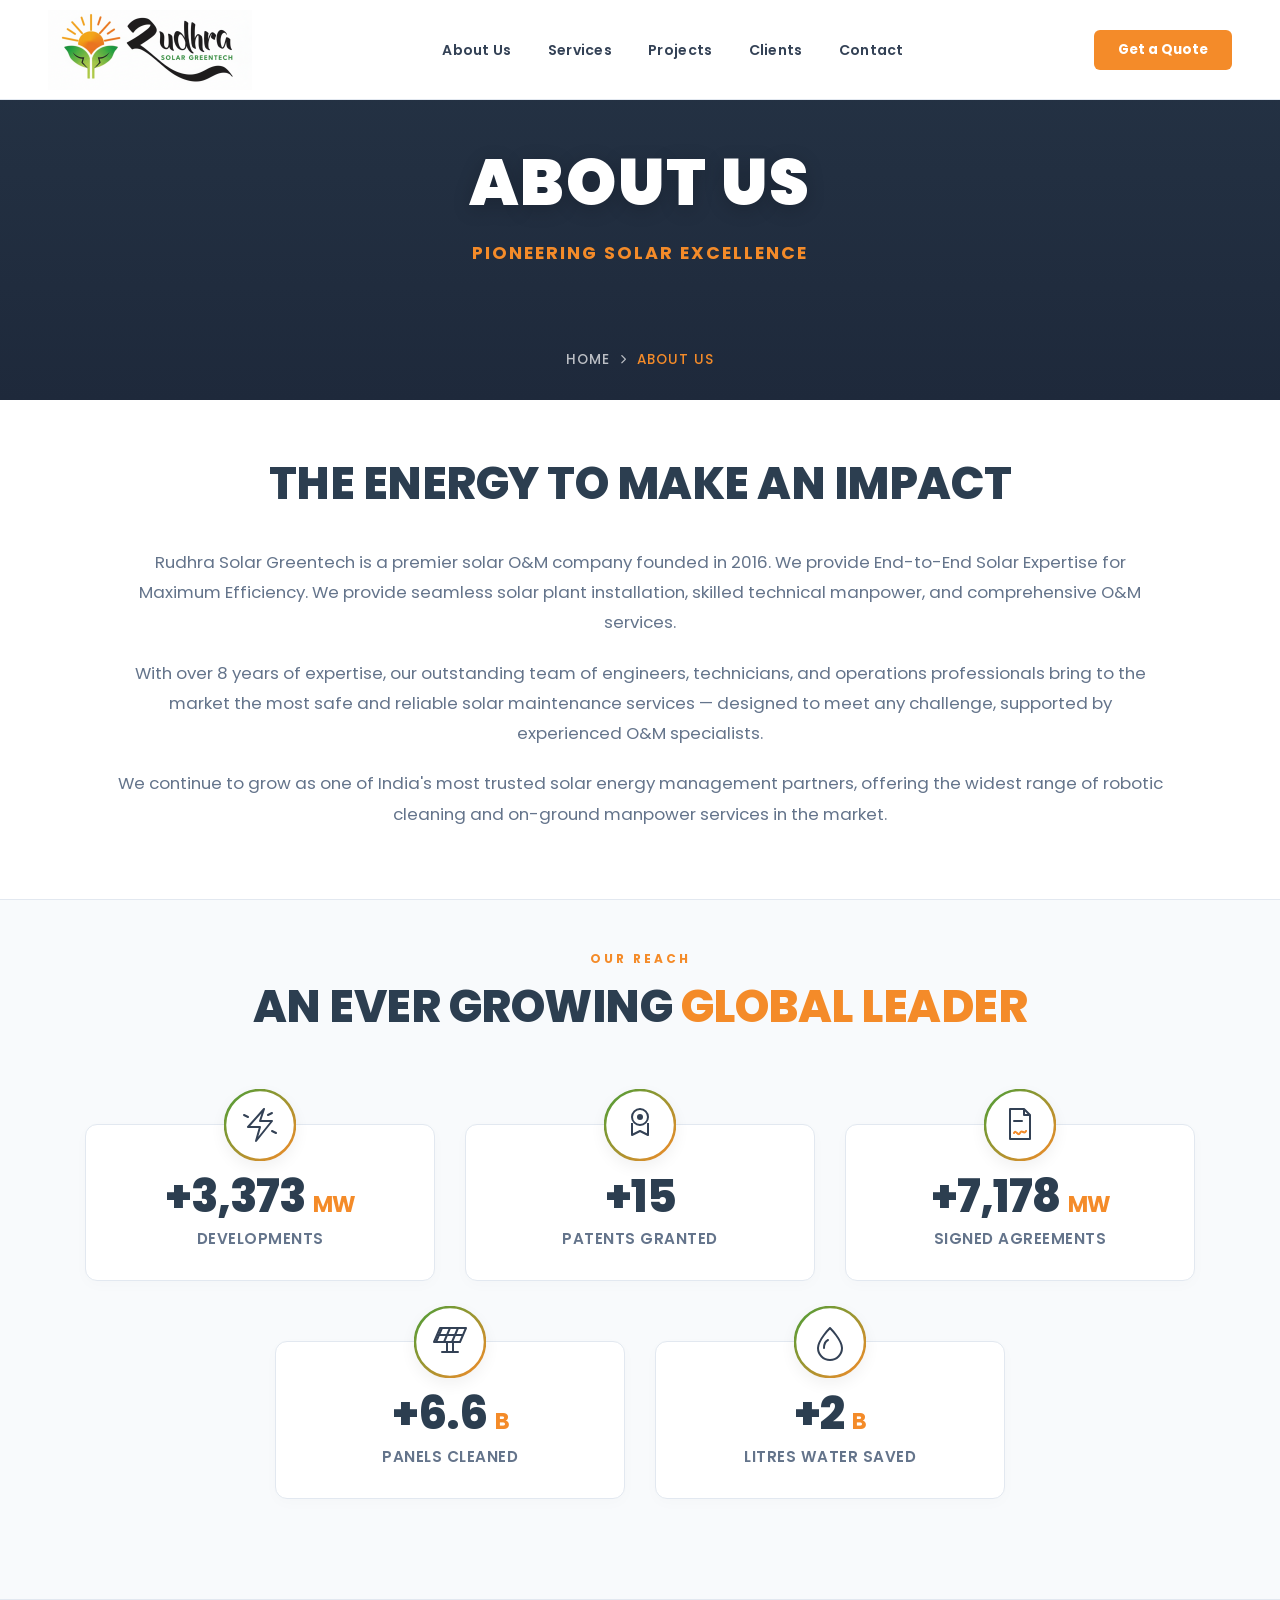
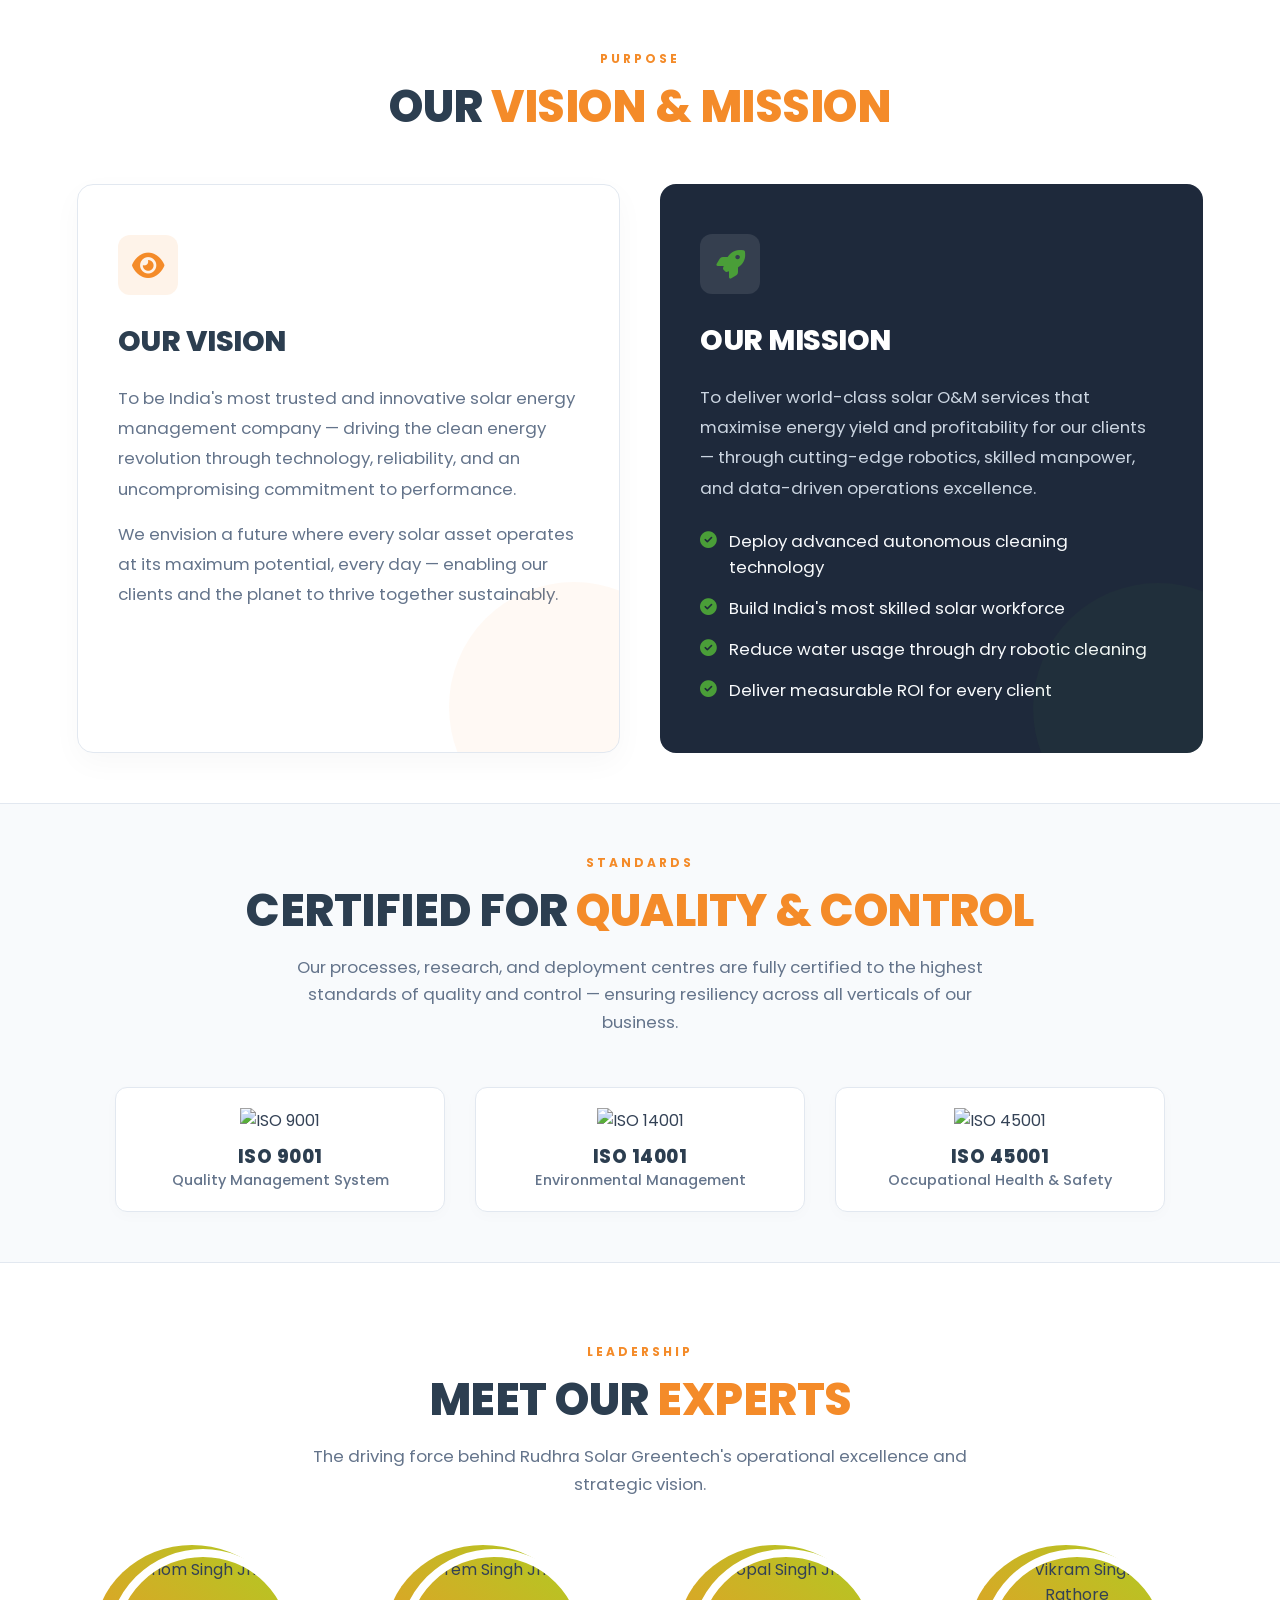
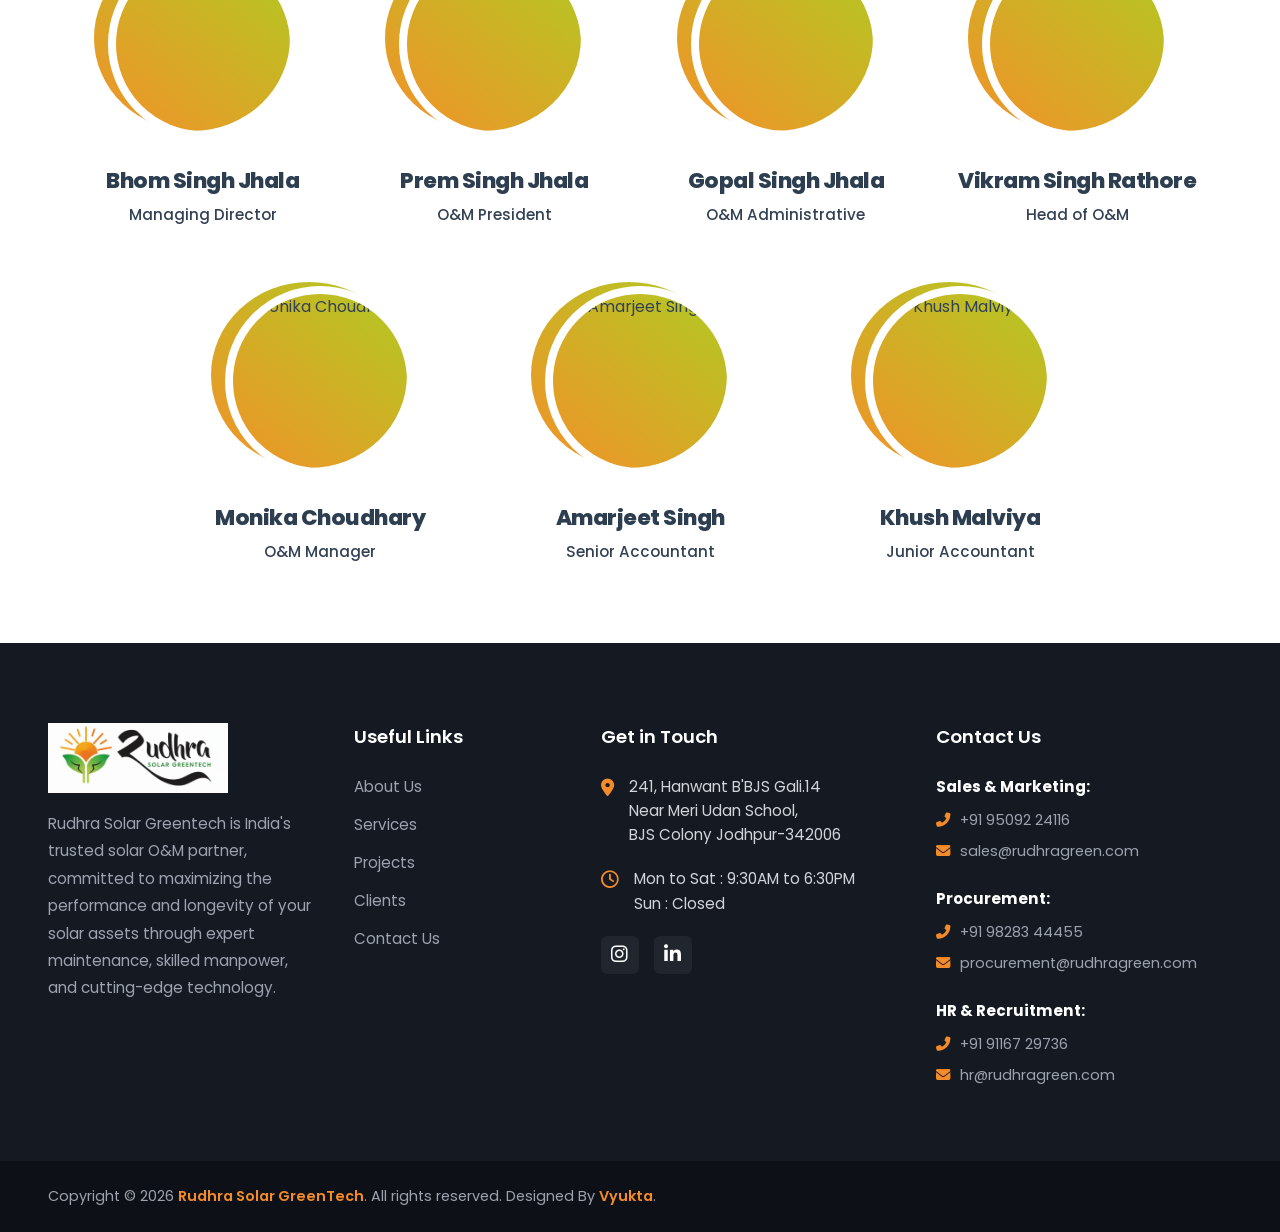
==== commit 9af697b2: "Final changes v-1" ====
--- a/about-us/index.html
+++ b/about-us/index.html
@@ -356,8 +356,8 @@
 
   <section class="about-intro reveal">
     <h2>The Energy to Make an Impact</h2>
-    <p>Rudhra Solar Greentech is a premier solar O&amp;M company founded in 2016. We provide advanced, fully autonomous robotic services — cost-effectively maximising the performance of utility-scale PV sites all over India.</p>
-    <p>With over 8 years of expertise, our outstanding team of engineers, technicians, and operations professionals bring to the market the most safe and reliable solar maintenance services — designed to meet any challenge, supported by experienced O&amp;M specialists.</p>
+    <p>Rudhra Solar Greentech is a premier solar O&M company founded in 2016. We provide End-to-End Solar Expertise for Maximum Efficiency. We provide seamless solar plant installation, skilled technical manpower, and comprehensive O&M services.</p>
+    <p>With over 8 years of expertise, our outstanding team of engineers, technicians, and operations professionals bring to the market the most safe and reliable solar maintenance services — designed to meet any challenge, supported by experienced O&M specialists.</p>
     <p>We continue to grow as one of India's most trusted solar energy management partners, offering the widest range of robotic cleaning and on-ground manpower services in the market.</p>
   </section>
 
@@ -569,9 +569,9 @@
 
       <div class="team-card reveal d1">
         <div class="team-img-wrapper">
-          <img src="/images/team_images/Kush Malviya .jpg" alt="Kush Malviya" class="team-img">
-        </div>
-        <h3 class="team-name">Kush Malviya</h3>
+          <img src="/images/team_images/Kush Malviya .jpg" alt="Khush Malviya" class="team-img">
+        </div>
+        <h3 class="team-name">Khush Malviya</h3>
         <p class="team-role">Junior Accountant</p>
       </div>
 
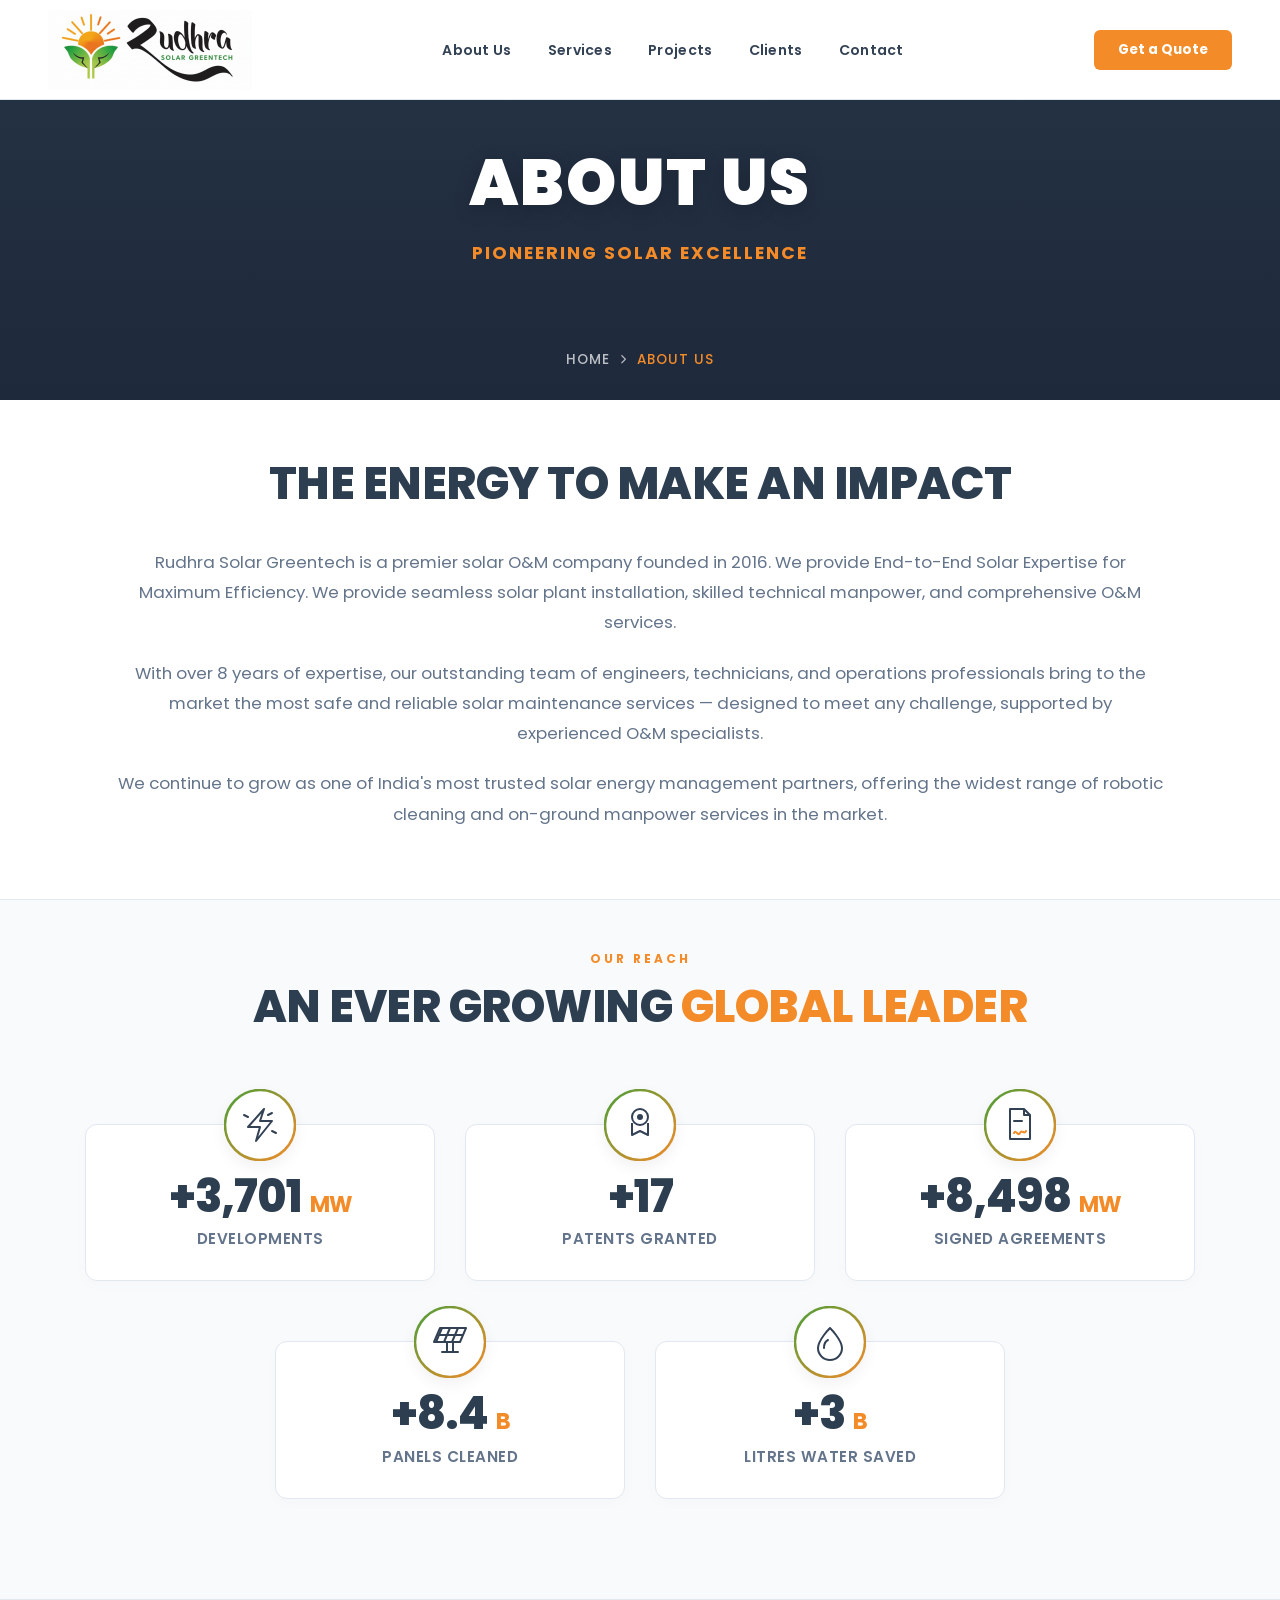
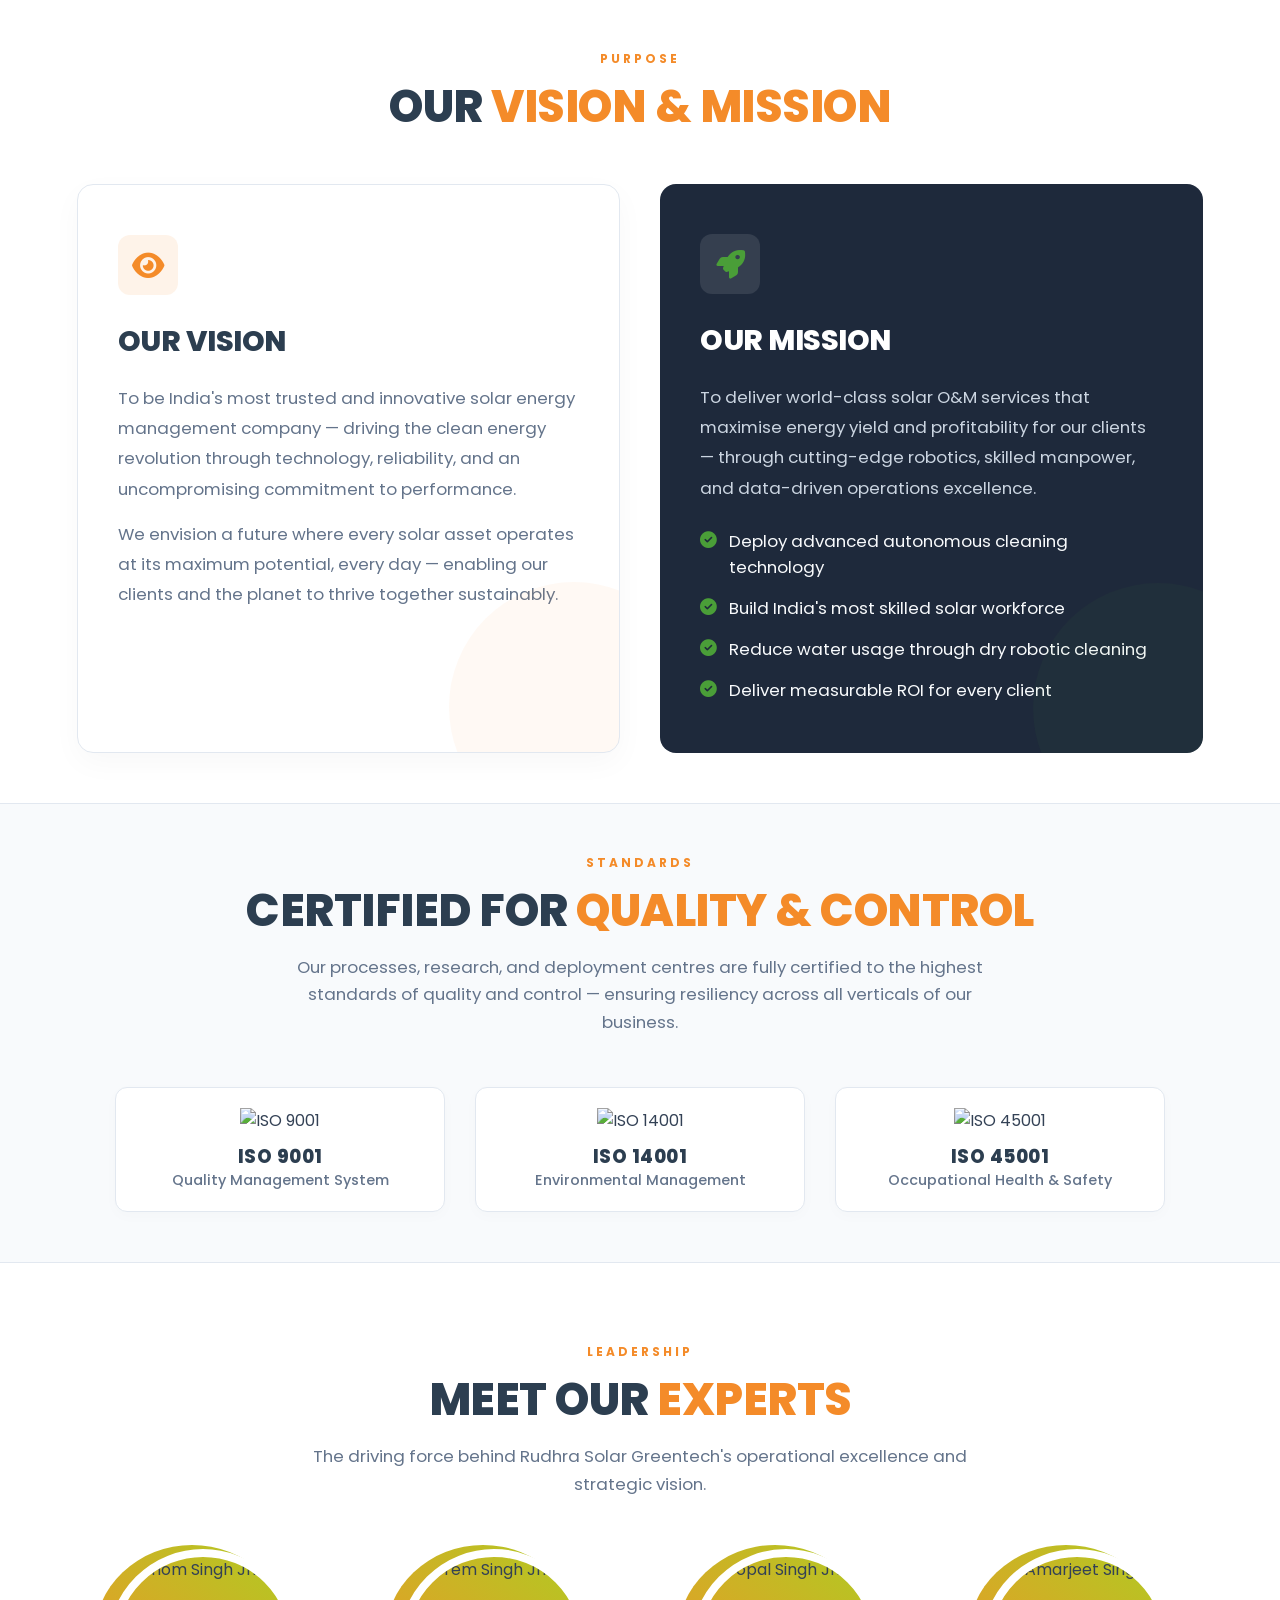
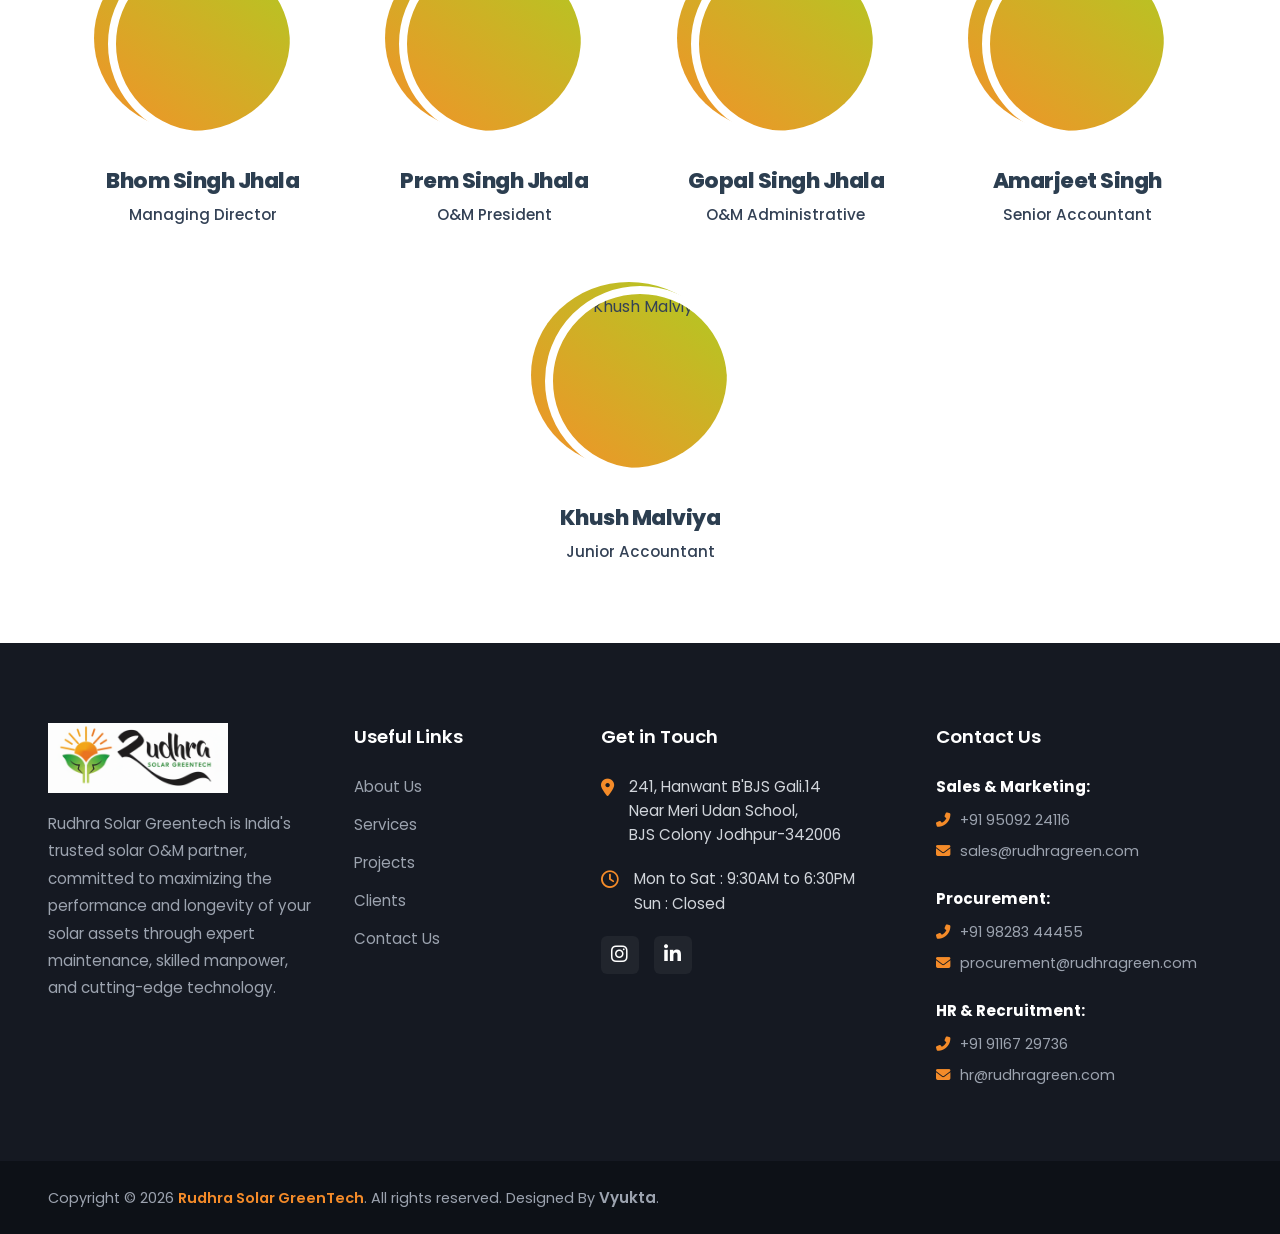
==== commit f15cc3ad: "removed the people" ====
--- a/about-us/index.html
+++ b/about-us/index.html
@@ -543,21 +543,21 @@
         <p class="team-role">O&amp;M Administrative</p>
       </div>
 
-      <div class="team-card reveal d3">
+      <!-- <div class="team-card reveal d3">
         <div class="team-img-wrapper">
           <img src="/images/team_images/Vikram Singh Rathore .jpg" alt="Vikram Singh Rathore" class="team-img">
         </div>
         <h3 class="team-name">Vikram Singh Rathore</h3>
         <p class="team-role">Head of O&amp;M</p>
-      </div>
-
-      <div class="team-card reveal">
+      </div> -->
+
+      <!-- <div class="team-card reveal">
         <div class="team-img-wrapper">
           <img src="/images/team_images/Monika Choudhary .jpg" alt="Monika Choudhary" class="team-img">
         </div>
         <h3 class="team-name">Monika Choudhary</h3>
         <p class="team-role">O&amp;M Manager</p>
-      </div>
+      </div> -->
 
       <div class="team-card reveal d2">
         <div class="team-img-wrapper">
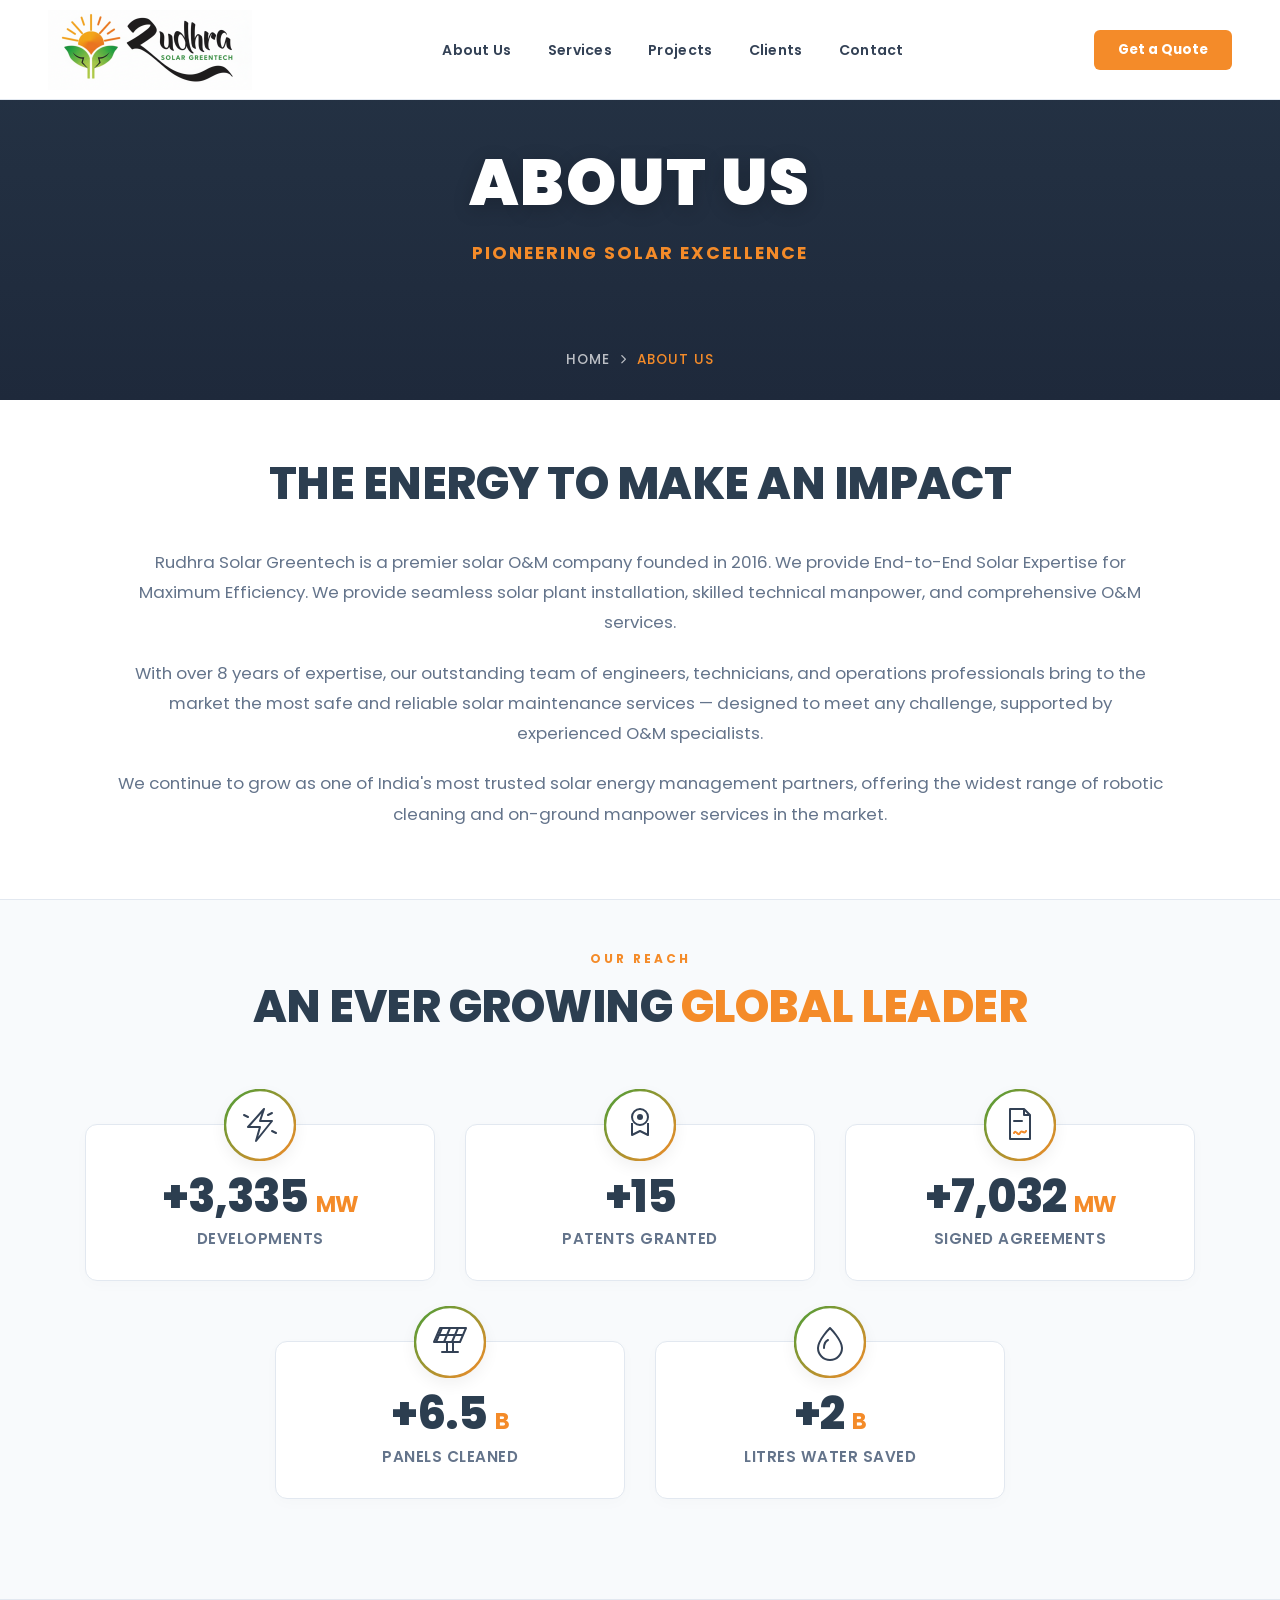
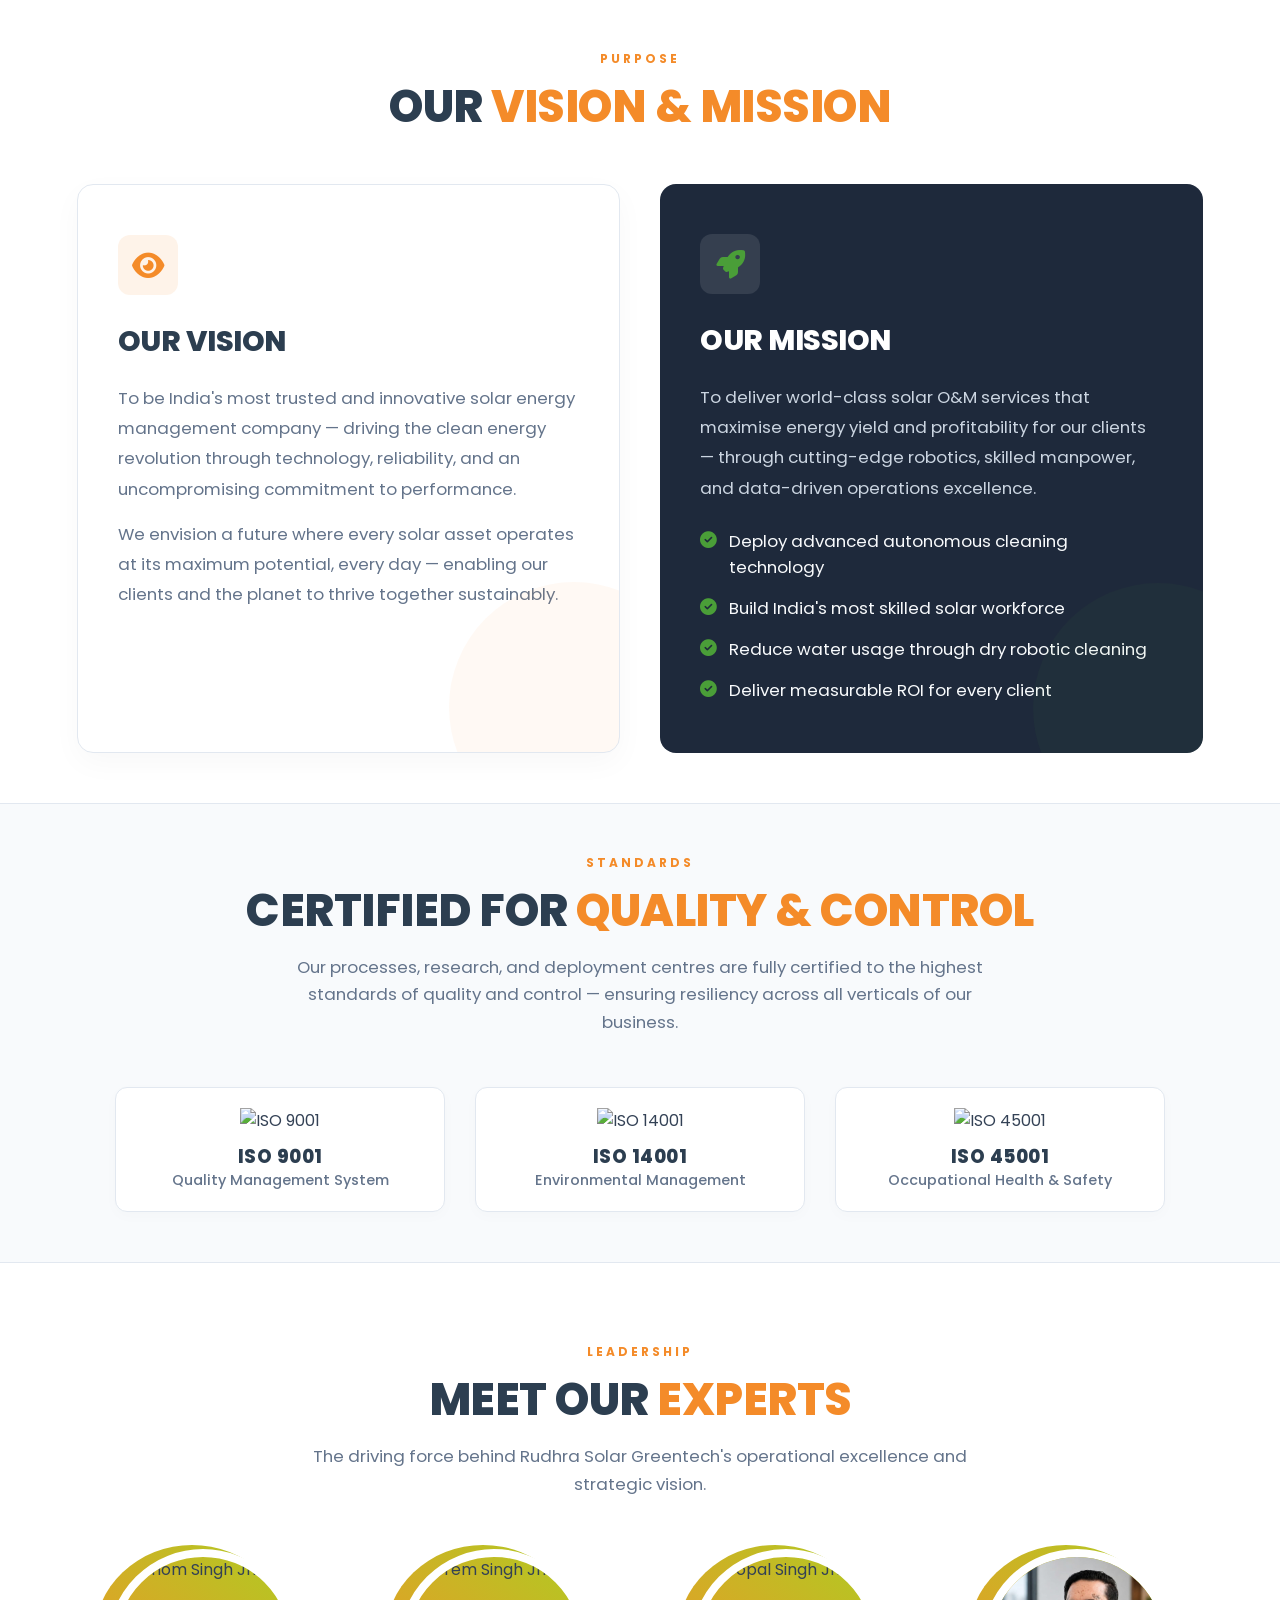
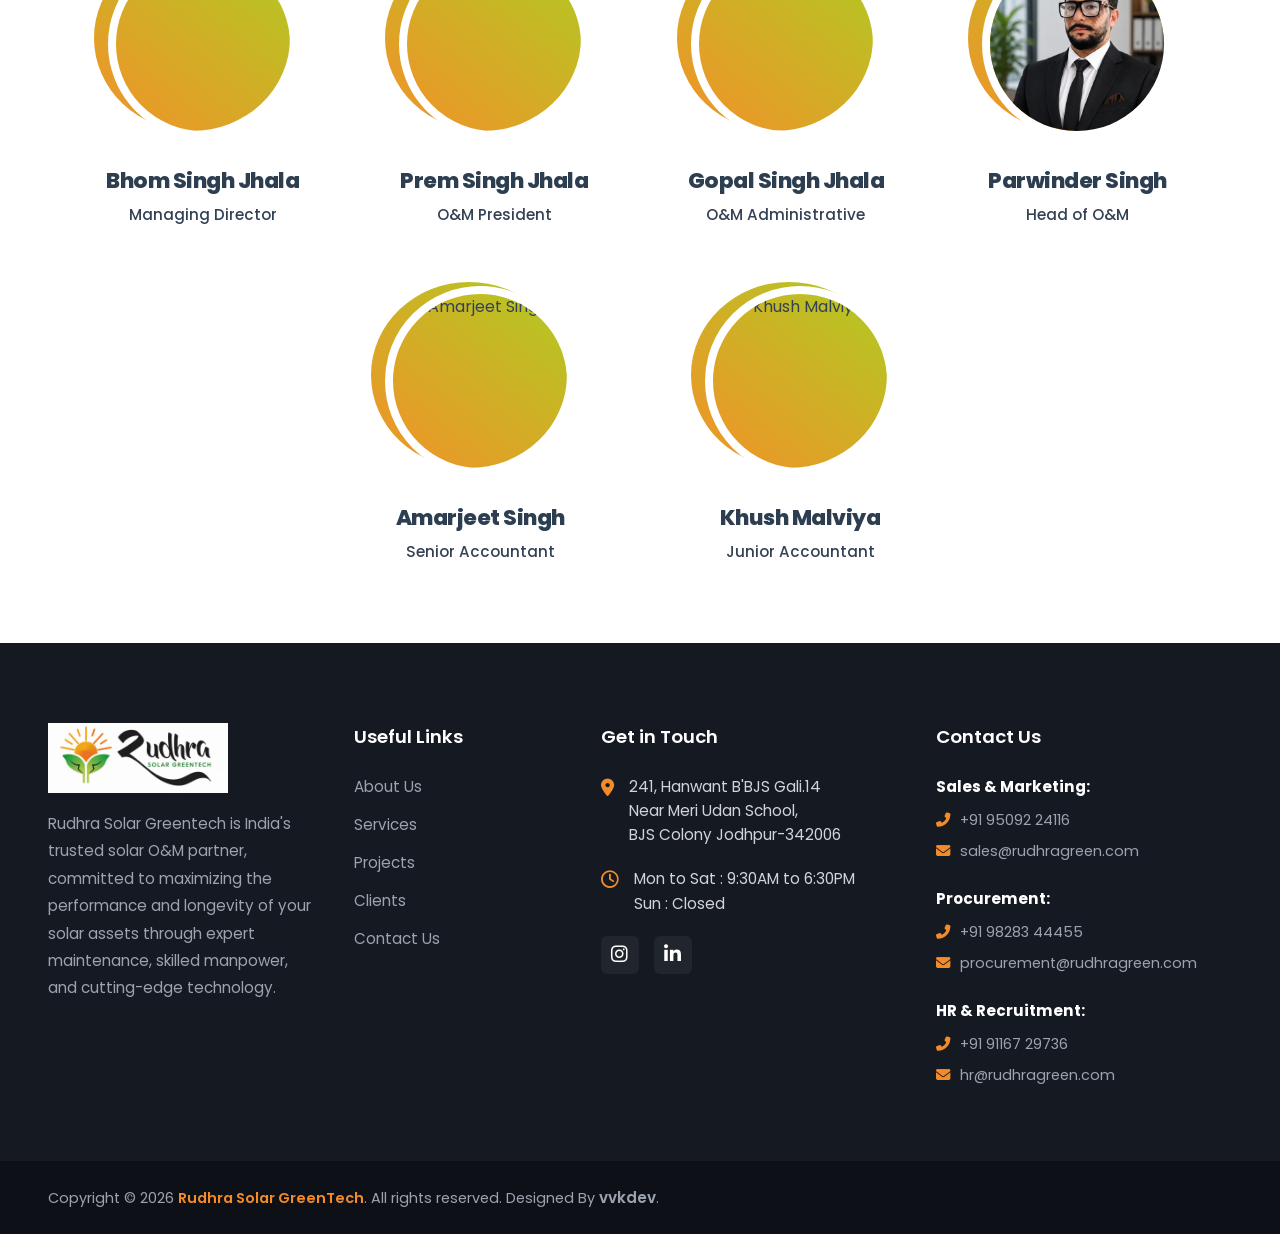
==== commit 48063516: "Parwinder Singh" ====
--- a/about-us/index.html
+++ b/about-us/index.html
@@ -543,13 +543,13 @@
         <p class="team-role">O&amp;M Administrative</p>
       </div>
 
-      <!-- <div class="team-card reveal d3">
+      <div class="team-card reveal d3">
         <div class="team-img-wrapper">
-          <img src="/images/team_images/Vikram Singh Rathore .jpg" alt="Vikram Singh Rathore" class="team-img">
-        </div>
-        <h3 class="team-name">Vikram Singh Rathore</h3>
+          <img src="/images/team_images/Parwinder singh.jpeg" alt="Parwinder Singh" class="team-img">
+        </div>
+        <h3 class="team-name">Parwinder Singh</h3>
         <p class="team-role">Head of O&amp;M</p>
-      </div> -->
+      </div>
 
       <!-- <div class="team-card reveal">
         <div class="team-img-wrapper">
